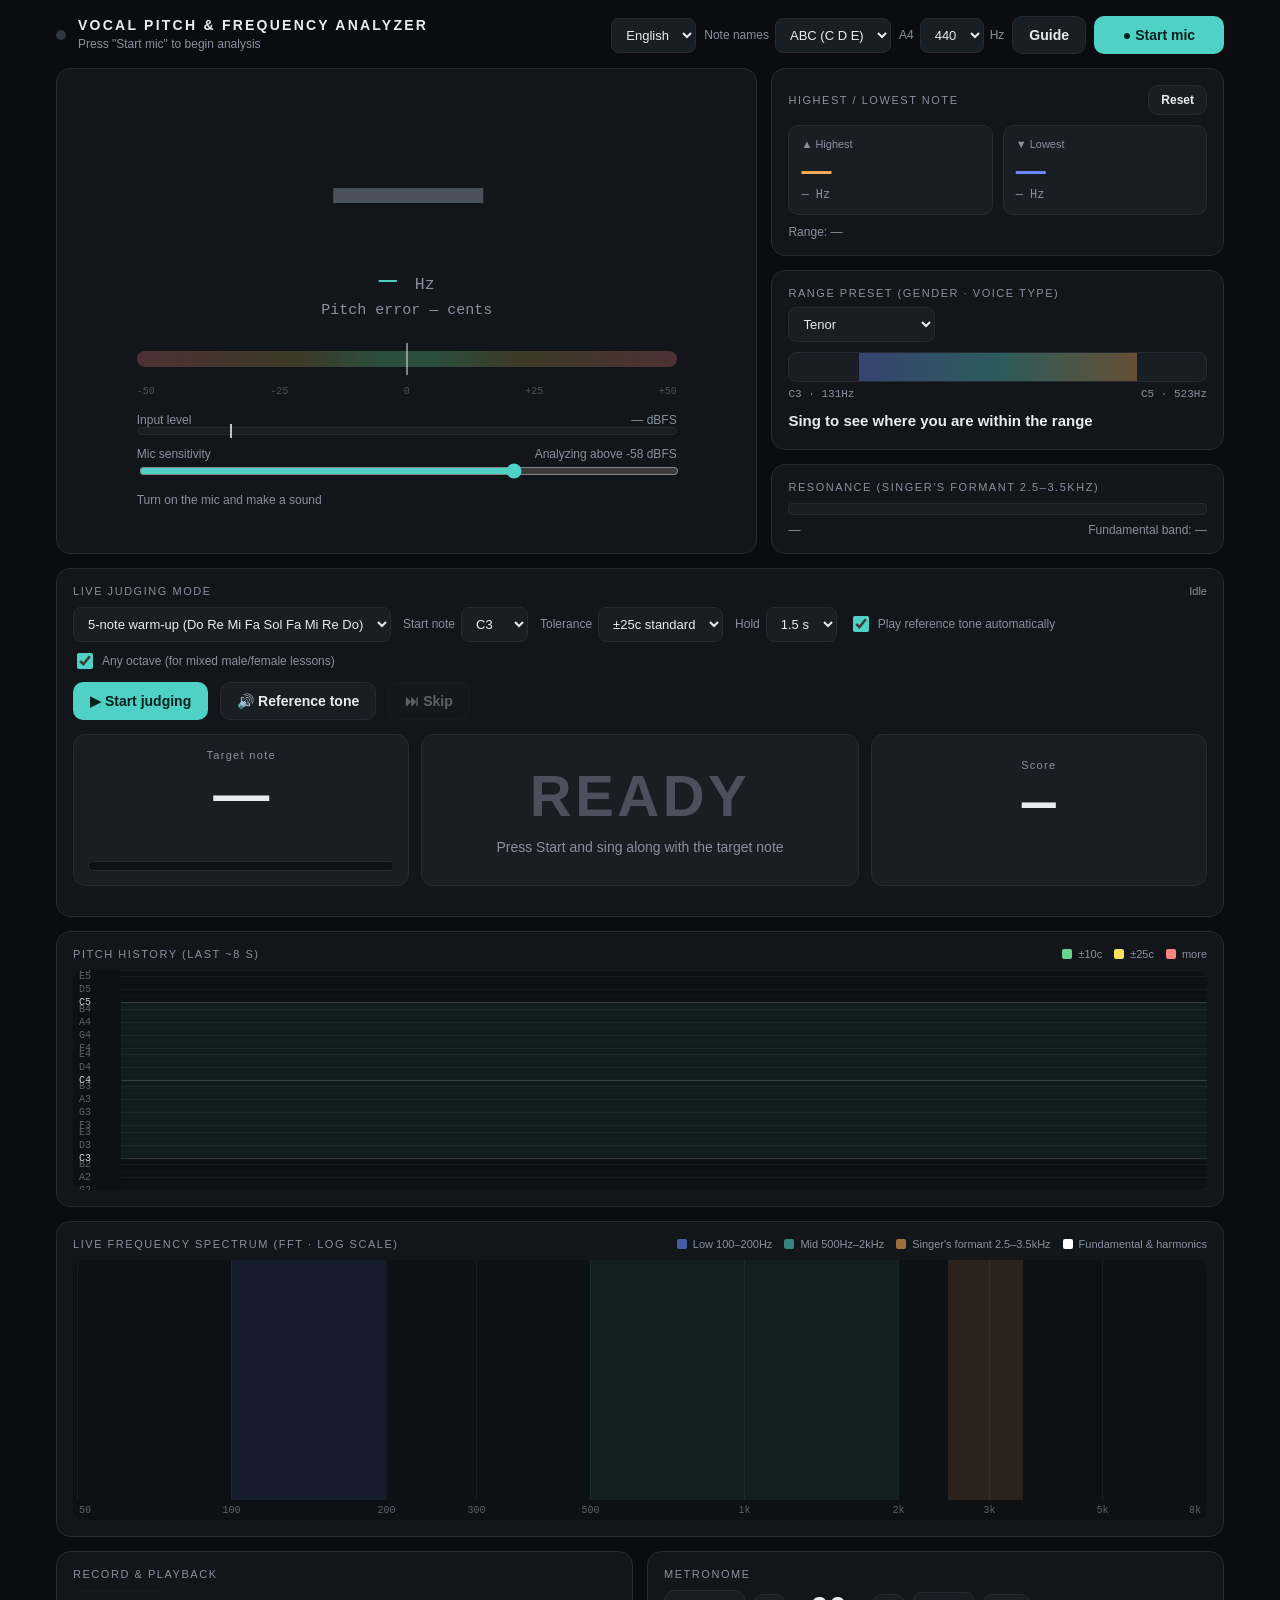
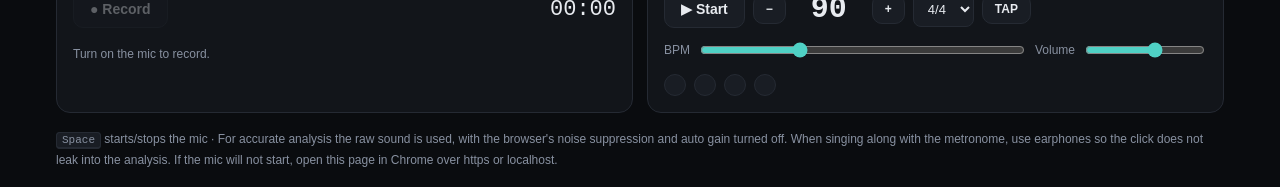
==== docs/analyzer/index.html @ 8fd46108 "Turn the repo into Vocal Lesson Kit: ja/ko/en UI, tempo, section export, web tools - MR Studio: scre" ====
<!doctype html>
<html lang="ko">
<head>
<meta charset="utf-8">
<meta name="viewport" content="width=device-width, initial-scale=1">
<link rel="icon" href="data:,">
<link rel="apple-touch-icon" href="../icon.png">
<meta name="apple-mobile-web-app-capable" content="yes">
<meta name="apple-mobile-web-app-title" content="Pitch">
<meta name="theme-color" content="#0a0c0f">
<title>Vocal Analyzer</title>
<style>
:root{
  --bg:#0a0c0f; --panel:#12151a; --panel2:#191d24; --line:#252a33;
  --text:#e8ebf0; --muted:#8891a1; --dim:#4a515d;
  --accent:#4fd1c5; --accent2:#f6ad55;
  --good:#68d391; --warn:#f6e05e; --bad:#fc8181;
  --low:#6b8cff; --mid:#4fd1c5; --high:#f6ad55;
  --mono:ui-monospace,SFMono-Regular,Menlo,Consolas,monospace;
}
*{box-sizing:border-box}
html,body{margin:0;background:var(--bg);color:var(--text);
  font-family:-apple-system,BlinkMacSystemFont,"Segoe UI","Apple SD Gothic Neo","Noto Sans KR","Hiragino Sans","Hiragino Kaku Gothic ProN","Yu Gothic UI","Meiryo","Noto Sans JP",sans-serif;
  -webkit-font-smoothing:antialiased}
.wrap{max-width:1200px;margin:0 auto;padding:16px}
header{display:flex;flex-wrap:wrap;align-items:center;justify-content:space-between;gap:12px;margin-bottom:14px}
.brand{display:flex;align-items:center;gap:12px;min-width:0}
.led{width:10px;height:10px;border-radius:50%;background:#30353e;transition:.2s;flex:none}
.led.on{background:var(--good);box-shadow:0 0 12px var(--good)}
h1{margin:0;font-size:14px;letter-spacing:.16em;text-transform:uppercase;font-weight:700}
.sub{font-size:12px;color:var(--muted);margin-top:2px;line-height:1.5}
.controls{display:flex;flex-wrap:wrap;align-items:center;gap:8px}
.btn{appearance:none;border:1px solid var(--line);background:var(--panel2);color:var(--text);
  padding:10px 16px;border-radius:10px;font-size:14px;font-weight:600;cursor:pointer;transition:.15s;font-family:inherit}
.btn:hover:not(:disabled){border-color:#3a414d}
.btn:disabled{opacity:.35;cursor:not-allowed}
.btn.primary{background:var(--accent);color:#04211e;border-color:transparent;min-width:130px}
.btn.primary.stop{background:var(--bad);color:#2b0707}
.btn.rec.active{background:var(--bad);color:#2b0707;border-color:transparent}
.btn.small{padding:7px 12px;font-size:12px}
select,input[type=number]{background:var(--panel2);color:var(--text);border:1px solid var(--line);
  border-radius:8px;padding:8px 10px;font-size:13px;font-family:inherit;max-width:100%}
label.inline{display:flex;align-items:center;gap:6px;font-size:12px;color:var(--muted)}

.grid{display:grid;grid-template-columns:1.55fr 1fr;gap:14px}
.full{grid-column:1/-1}
@media (max-width:860px){.grid{grid-template-columns:1fr}}
.panel{background:var(--panel);border:1px solid var(--line);border-radius:14px;padding:16px;min-width:0}
.label{font-size:11px;letter-spacing:.14em;text-transform:uppercase;color:var(--muted);margin-bottom:10px;
  display:flex;justify-content:space-between;align-items:center;gap:8px;flex-wrap:wrap}
.stack{display:flex;flex-direction:column;gap:14px;min-width:0}

/* main readout */
.readout{display:flex;flex-direction:column;align-items:center;justify-content:center;min-height:320px;text-align:center}
.note{font-size:clamp(76px,15vw,150px);font-weight:800;line-height:.95;letter-spacing:-.02em;transition:color .15s}
.note .oct{font-size:.42em;font-weight:600;color:var(--muted);margin-left:4px}
.note.idle{color:var(--dim)}
.hz{font-family:var(--mono);font-size:clamp(22px,4vw,30px);color:var(--accent);margin-top:8px}
.hz small{font-size:.55em;color:var(--muted)}
.cents{font-family:var(--mono);font-size:15px;margin-top:4px;color:var(--muted)}
.meter{position:relative;width:100%;max-width:540px;height:46px;margin-top:18px}
.meter .track{position:absolute;left:0;right:0;top:14px;height:16px;border-radius:8px;
  background:linear-gradient(90deg,rgba(252,129,129,.25),rgba(246,224,94,.18) 30%,rgba(104,211,145,.3) 45%,rgba(104,211,145,.3) 55%,rgba(246,224,94,.18) 70%,rgba(252,129,129,.25))}
.meter .center{position:absolute;left:50%;top:6px;width:2px;height:32px;background:var(--text);opacity:.5;transform:translateX(-1px)}
.meter .needle{position:absolute;top:4px;width:4px;height:36px;border-radius:2px;background:var(--good);
  left:50%;transform:translateX(-2px);transition:left .08s linear,background .15s;box-shadow:0 0 10px currentColor;opacity:0}
.meter .ticks{position:absolute;left:0;right:0;bottom:-14px;display:flex;justify-content:space-between;font:10px var(--mono);color:var(--dim)}
.level{width:100%;max-width:540px;margin-top:30px}
.bar{height:8px;border-radius:4px;background:var(--panel2);overflow:hidden;border:1px solid var(--line)}
.bar>i{display:block;height:100%;width:0;background:linear-gradient(90deg,var(--good),var(--warn) 75%,var(--bad));transition:width .06s}
.row{display:flex;justify-content:space-between;align-items:baseline;gap:8px;font-size:12px;color:var(--muted)}
.lvlbar{position:relative;overflow:visible}
.lvlbar>i{border-radius:4px}
.lvlbar>b{position:absolute;top:-4px;bottom:-4px;width:2px;background:var(--text);opacity:.8;left:0;transition:left .1s}
.lvlhint{font-size:12px;color:var(--muted);margin-top:8px;min-height:18px;text-align:left;line-height:1.5}
.lvlhint.warn{color:var(--warn)}

/* hold */
.hold{display:grid;grid-template-columns:1fr 1fr;gap:10px}
.hold .box{background:var(--panel2);border:1px solid var(--line);border-radius:10px;padding:12px}
.hold .k{font-size:11px;color:var(--muted)}
.hold .v{font-size:30px;font-weight:800;margin-top:4px}
.hold .h{font-family:var(--mono);font-size:12px;color:var(--muted)}
.hold .up .v{color:var(--high)} .hold .down .v{color:var(--low)}
.span{font-size:12px;color:var(--muted);margin-top:10px}

/* voice range */
.vrange{position:relative;height:30px;border-radius:8px;background:var(--panel2);border:1px solid var(--line);margin-top:6px;overflow:hidden}
.vrange .in{position:absolute;top:0;bottom:0;background:linear-gradient(90deg,rgba(107,140,255,.35),rgba(79,209,197,.35),rgba(246,173,85,.35))}
.vrange .mark{position:absolute;top:2px;bottom:2px;width:4px;border-radius:2px;background:#fff;transform:translateX(-2px);opacity:0;transition:left .08s linear}
.vlabels{display:flex;justify-content:space-between;font:11px var(--mono);color:var(--muted);margin-top:6px}
.pos{font-size:15px;font-weight:600;margin-top:10px;line-height:1.5}

/* canvases */
canvas{display:block;width:100%;border-radius:10px;background:#0d1014}
#hist{height:220px}
#spec{height:260px}
.legend{display:flex;flex-wrap:wrap;gap:12px;font-size:11px;color:var(--muted);letter-spacing:0;text-transform:none}
.legend span::before{content:"";display:inline-block;width:10px;height:10px;border-radius:2px;margin-right:6px;vertical-align:-1px;background:var(--c)}

/* tools */
.tools{display:grid;grid-template-columns:1fr 1fr;gap:14px}
@media (max-width:860px){.tools{grid-template-columns:1fr}}
.toolrow{display:flex;flex-wrap:wrap;align-items:center;gap:8px}
audio{width:100%;margin-top:12px;height:40px}
.rectime{font-family:var(--mono);font-size:22px;margin-left:auto}
.dots{display:flex;gap:8px;margin-top:14px}
.dots i{width:22px;height:22px;border-radius:50%;background:var(--panel2);border:1px solid var(--line);transition:background .05s}
.dots i.on{background:var(--accent)}
.dots i.on.acc{background:var(--accent2)}
.bpm{font-family:var(--mono);font-size:30px;font-weight:700;min-width:70px;text-align:center}
input[type=range]{accent-color:var(--accent);flex:1;min-width:120px}
.hint{font-size:12px;color:var(--muted);margin-top:16px;line-height:1.7}
.err{color:var(--bad)}
kbd{font-family:var(--mono);font-size:11px;border:1px solid var(--line);border-bottom-width:2px;border-radius:4px;padding:1px 5px;background:var(--panel2)}

/* judge mode */
.judge-ctrl{display:flex;flex-wrap:wrap;gap:8px 12px;align-items:center}
.judge-ctrl input[type=checkbox]{accent-color:var(--accent);width:16px;height:16px}
.judge-main{display:grid;grid-template-columns:1fr 1.3fr 1fr;gap:12px;margin-top:14px}
@media (max-width:860px){.judge-main{grid-template-columns:1fr}}
.jbox{background:var(--panel2);border:1px solid var(--line);border-radius:12px;padding:14px;text-align:center;
  display:flex;flex-direction:column;justify-content:center;min-height:140px;min-width:0}
.jk{font-size:11px;letter-spacing:.12em;color:var(--muted)}
.jtarget{font-size:56px;font-weight:800;line-height:1.05;margin-top:4px}
.jdir{font-size:14px;font-weight:600;margin-top:8px;min-height:20px;line-height:1.5}
.jprog{height:10px;border-radius:5px;background:#0d1014;border:1px solid var(--line);overflow:hidden;margin-top:10px}
.jprog>i{display:block;height:100%;width:0;background:var(--accent);transition:width .05s linear}
.jflash{font-size:clamp(36px,6vw,58px);font-weight:900;letter-spacing:.06em;color:var(--dim)}
.jflash.pop{animation:pop .5s ease}
@keyframes pop{0%{transform:scale(.6);opacity:.2}60%{transform:scale(1.12)}100%{transform:scale(1);opacity:1}}
.jscore{font-size:56px;font-weight:800;font-family:var(--mono);line-height:1.05;margin-top:4px}
.chips{display:flex;flex-wrap:wrap;gap:6px;margin-top:14px}
.chip{min-width:54px;padding:6px 8px;border-radius:8px;background:var(--panel2);border:1px solid var(--line);text-align:center;font-size:13px;font-weight:700}
.chip small{display:block;font:10px var(--mono);color:var(--muted);font-weight:400;margin-top:2px}
.chip.cur{border-color:var(--text);box-shadow:0 0 0 1px var(--text)}
.chip.perfect{background:rgba(104,211,145,.22);border-color:var(--good)}
.chip.great{background:rgba(79,209,197,.2);border-color:var(--accent)}
.chip.good{background:rgba(246,224,94,.16);border-color:var(--warn)}
.chip.miss{background:rgba(252,129,129,.16);border-color:var(--bad)}

/* guide overlay */
.guide[hidden]{display:none}
.guide{position:fixed;inset:0;z-index:50;background:rgba(5,6,8,.78);display:flex;justify-content:center;align-items:flex-start;overflow-y:auto;padding:16px}
.guide-card{background:var(--panel);border:1px solid var(--line);border-radius:16px;width:100%;max-width:780px;padding:20px 22px 28px;margin:8px 0}
.guide-head{display:flex;justify-content:space-between;align-items:center;gap:12px;position:sticky;top:0;background:var(--panel);padding:4px 0 12px;border-bottom:1px solid var(--line);margin-bottom:6px}
.guide-head h2{margin:0;font-size:18px}
.guide-body{font-size:14px;line-height:1.85;color:var(--text)}
.guide-body h3{font-size:15px;margin:24px 0 8px;color:var(--accent)}
.guide-body p{margin:8px 0}
.guide-body ul,.guide-body ol{margin:8px 0;padding-left:1.4em}
.guide-body li{margin:4px 0}
.guide-body .note-box{background:var(--panel2);border:1px solid var(--line);border-radius:10px;padding:10px 14px;margin:12px 0;font-size:13px;color:var(--muted)}
.guide-body table{border-collapse:collapse;width:100%;font-size:13px;margin:10px 0}
.guide-body th,.guide-body td{border:1px solid var(--line);padding:6px 10px;text-align:left;vertical-align:top}
.guide-body th{background:var(--panel2);font-weight:600}
</style>
</head>
<body>
<div class="wrap">

  <header>
    <div class="brand">
      <div class="led" id="led"></div>
      <div>
        <h1>Vocal Pitch &amp; Frequency Analyzer</h1>
        <div class="sub" id="status"></div>
      </div>
    </div>
    <div class="controls">
      <select id="lang" aria-label="Language">
        <option value="ko">한국어</option>
        <option value="ja">日本語</option>
        <option value="en">English</option>
      </select>
      <label class="inline"><span data-i18n="notation"></span>
        <select id="notation">
          <option value="abc" data-i18n="notation_abc"></option>
          <option value="solfege" data-i18n="notation_solfege"></option>
        </select>
      </label>
      <label class="inline">A4
        <select id="a4">
          <option>415</option><option>432</option><option selected>440</option>
          <option>441</option><option>442</option><option>443</option>
        </select> Hz
      </label>
      <button class="btn" id="guideBtn" data-i18n="guide"></button>
      <button class="btn primary" id="micBtn"></button>
    </div>
  </header>

  <div class="grid">
    <!-- Big readout -->
    <section class="panel readout">
      <div class="note idle" id="note">—</div>
      <div class="hz" id="hz">— <small>Hz</small></div>
      <div class="cents" id="cents"></div>
      <div class="meter">
        <div class="track"></div><div class="center"></div><div class="needle" id="needle"></div>
        <div class="ticks"><span>-50</span><span>-25</span><span>0</span><span>+25</span><span>+50</span></div>
      </div>
      <div class="level">
        <div class="row"><span data-i18n="level"></span><span id="lvlTxt">— dBFS</span></div>
        <div class="bar lvlbar"><i id="lvl"></i><b id="gateMark"></b></div>
        <div class="row" style="margin-top:12px"><span data-i18n="sens"></span><span id="gateTxt">—</span></div>
        <input type="range" id="sens" min="0" max="100" value="70" style="width:100%">
        <div class="lvlhint" id="lvlHint"></div>
      </div>
    </section>

    <!-- Side -->
    <div class="stack">
      <section class="panel">
        <div class="label"><span data-i18n="hold_title"></span> <button class="btn small" id="resetHold" data-i18n="reset"></button></div>
        <div class="hold">
          <div class="box up"><div class="k" data-i18n="max"></div><div class="v" id="maxN">—</div><div class="h" id="maxH">— Hz</div></div>
          <div class="box down"><div class="k" data-i18n="min"></div><div class="v" id="minN">—</div><div class="h" id="minH">— Hz</div></div>
        </div>
        <div class="span" id="spanTxt"></div>
      </section>

      <section class="panel">
        <div class="label"><span data-i18n="voice_title"></span>
          <select id="voice">
            <optgroup data-i18n-label="grp_female">
              <option value="soprano" data-i18n="soprano"></option>
              <option value="mezzo" data-i18n="mezzo"></option>
              <option value="alto" data-i18n="alto"></option>
            </optgroup>
            <optgroup data-i18n-label="grp_male">
              <option value="tenor" data-i18n="tenor" selected></option>
              <option value="baritone" data-i18n="baritone"></option>
              <option value="bass" data-i18n="bass"></option>
            </optgroup>
          </select>
        </div>
        <div class="vrange"><div class="in" id="vIn"></div><div class="mark" id="vMark"></div></div>
        <div class="vlabels"><span id="vLo">—</span><span id="vHi">—</span></div>
        <div class="pos" id="vPos"></div>
      </section>

      <section class="panel">
        <div class="label" data-i18n="formant_title"></div>
        <div class="bar" style="height:12px"><i id="fmt" style="background:linear-gradient(90deg,var(--low),var(--mid),var(--high))"></i></div>
        <div class="row" style="margin-top:8px"><span id="fmtTxt">—</span><span id="bandTxt"></span></div>
      </section>
    </div>

    <!-- Judge mode -->
    <section class="panel full">
      <div class="label"><span data-i18n="j_title"></span> <span id="jStatus" style="letter-spacing:0;text-transform:none"></span></div>
      <div class="judge-ctrl">
        <select id="jMode">
          <option value="single" data-i18n="j_mode_single"></option>
          <option value="five" data-i18n="j_mode_five" selected></option>
          <option value="scale" data-i18n="j_mode_scale"></option>
          <option value="scale2" data-i18n="j_mode_scale2"></option>
          <option value="arp" data-i18n="j_mode_arp"></option>
        </select>
        <label class="inline"><span data-i18n="j_root"></span> <select id="jRoot"></select></label>
        <label class="inline"><span data-i18n="j_tol"></span>
          <select id="jTol"><option value="10" data-i18n="tol10"></option><option value="25" data-i18n="tol25" selected></option><option value="50" data-i18n="tol50"></option></select>
        </label>
        <label class="inline"><span data-i18n="j_hold"></span>
          <select id="jHold"><option value="1"></option><option value="1.5" selected></option><option value="2"></option><option value="3"></option></select>
        </label>
        <label class="inline"><input type="checkbox" id="jAuto" checked> <span data-i18n="j_auto"></span></label>
        <label class="inline" data-i18n-title="j_anyoct_title"><input type="checkbox" id="jAnyOct" checked> <span data-i18n="j_anyoct"></span></label>
      </div>
      <div class="judge-ctrl" style="margin-top:10px">
        <button class="btn primary" id="jStart"></button>
        <button class="btn" id="jTone" data-i18n="j_tone"></button>
        <button class="btn" id="jSkip" disabled data-i18n="j_skip"></button>
      </div>
      <div class="judge-main">
        <div class="jbox">
          <div class="jk" data-i18n="j_target"></div>
          <div class="jtarget" id="jTarget">—</div>
          <div class="jdir" id="jDir"></div>
          <div class="jprog"><i id="jProg"></i></div>
        </div>
        <div class="jbox">
          <div class="jflash" id="jFlash">READY</div>
          <div class="jdir" id="jDetail" style="color:var(--muted);font-weight:500"></div>
        </div>
        <div class="jbox">
          <div class="jk" data-i18n="j_score"></div>
          <div class="jscore" id="jScore">—</div>
          <div class="jdir" id="jSum" style="color:var(--muted);font-weight:500;font-size:12px"></div>
        </div>
      </div>
      <div class="chips" id="jChips"></div>
    </section>

    <!-- Pitch history -->
    <section class="panel full">
      <div class="label"><span data-i18n="hist_title"></span> <span class="legend"><span style="--c:var(--good)">±10c</span><span style="--c:var(--warn)">±25c</span><span style="--c:var(--bad)" data-i18n="hist_more"></span></span></div>
      <canvas id="hist"></canvas>
    </section>

    <!-- Spectrum -->
    <section class="panel full">
      <div class="label"><span data-i18n="spec_title"></span>
        <span class="legend">
          <span style="--c:rgba(107,140,255,.6)" data-i18n="leg_low"></span>
          <span style="--c:rgba(79,209,197,.6)" data-i18n="leg_mid"></span>
          <span style="--c:rgba(246,173,85,.6)" data-i18n="leg_sf"></span>
          <span style="--c:#fff" data-i18n="leg_f0"></span>
        </span>
      </div>
      <canvas id="spec"></canvas>
    </section>

    <!-- Tools -->
    <div class="tools full">
      <section class="panel">
        <div class="label" data-i18n="rec_title"></div>
        <div class="toolrow">
          <button class="btn rec" id="recBtn" disabled></button>
          <a class="btn" id="dlBtn" style="display:none;text-decoration:none" data-i18n="rec_save"></a>
          <span class="rectime" id="recTime">00:00</span>
        </div>
        <audio id="player" controls style="display:none"></audio>
        <div class="hint" id="recHint"></div>
      </section>

      <section class="panel">
        <div class="label" data-i18n="met_title"></div>
        <div class="toolrow">
          <button class="btn" id="metBtn"></button>
          <button class="btn small" id="bpmDown">−</button>
          <div class="bpm" id="bpmTxt">90</div>
          <button class="btn small" id="bpmUp">+</button>
          <select id="beats"><option value="2">2/4</option><option value="3">3/4</option><option value="4" selected>4/4</option><option value="6">6/8</option></select>
          <button class="btn small" id="tap">TAP</button>
        </div>
        <div class="toolrow" style="margin-top:12px">
          <span style="font-size:12px;color:var(--muted)">BPM</span>
          <input type="range" id="bpm" min="40" max="208" value="90">
          <span style="font-size:12px;color:var(--muted)" data-i18n="vol"></span>
          <input type="range" id="vol" min="0" max="100" value="60" style="max-width:110px">
        </div>
        <div class="dots" id="dots"></div>
      </section>
    </div>
  </div>

  <div class="hint" data-i18n-html="foot"></div>
</div>

<!-- Guide -->
<div class="guide" id="guide" hidden>
  <div class="guide-card" role="dialog" aria-modal="true" aria-labelledby="guideTitle">
    <div class="guide-head">
      <h2 id="guideTitle" data-i18n="guide"></h2>
      <button class="btn small" id="guideClose" data-i18n="close"></button>
    </div>
    <div class="guide-body" id="guideBody"></div>
  </div>
</div>

<script>
/* ======================================================================
   i18n  (ko / ja / en)
   ====================================================================== */
const I18N = {
/* ------------------------------------------------------------ 한국어 */
ko: {
  doc_title:'Vocal Analyzer', guide:'가이드', close:'닫기',
  notation:'음 이름', notation_abc:'ABC (C D E)', notation_solfege:'도레미',
  mic_start:'● 마이크 시작', mic_stop:'■ 마이크 중지',
  st_idle:'마이크 시작을 누르면 분석이 시작됩니다',
  st_analyzing:p=>`분석 중 · ${p.dev} · ${p.sr}Hz`,
  st_stopped:'중지됨 · 기록은 유지됩니다',
  dev_default:'기본 마이크',
  err_insecure:'안전하지 않은 주소(http / content://)라 마이크를 쓸 수 없어요. https 주소로 열어 주세요.',
  err_noapi:'이 환경에서는 마이크를 쓸 수 없어요. Chrome 또는 https / localhost에서 열어 주세요.',
  err_NotAllowedError:'마이크가 차단되어 있어요. 주소창 왼쪽 자물쇠 → 권한 → 마이크를 "허용"으로 바꾼 뒤 새로고침하세요. (안드로이드는 설정 → 앱 → Chrome → 권한 → 마이크도 확인)',
  err_NotFoundError:'마이크 장치를 찾지 못했어요. 마이크가 연결되어 있는지 확인해 주세요.',
  err_NotReadableError:'다른 앱이 마이크를 쓰고 있어요. 통화·녹음·화상회의 앱을 닫고 다시 시도해 주세요.',
  err_SecurityError:'보안 설정 때문에 마이크를 쓸 수 없어요. https 주소인지 확인해 주세요.',
  err_AbortError:'마이크를 시작하지 못했어요. 잠시 후 다시 시도해 주세요.',
  err_generic:p=>`마이크를 시작하지 못했어요 (${p.n}${p.m ? ': ' + p.m : ''})`,
  cents_idle:'음정 오차 — cents',
  cents_fmt:p=>`음정 오차 ${p.c} cents · 목표 ${p.f}Hz`,
  level:'입력 레벨', sens:'마이크 감도', gate:p=>`${p.db} dBFS 이상만 분석`,
  hint_idle:'마이크를 켜고 소리를 내 보세요',
  hint_none:'마이크 입력이 거의 없어요. 마이크에 가까이 대고 소리를 내거나, 감도를 올려 보세요.',
  hint_small:'소리가 작아서 무시되고 있어요. 감도를 오른쪽으로 올려 보세요.',
  hint_unvoiced:'소리는 들리는데 음높이를 못 찾고 있어요. "아~" 하고 길게 일정한 음으로 불러 보세요.',
  hint_ok:'인식 중', hint_sound:'소리를 내 보세요',
  hold_title:'최고음 / 최저음 기록', reset:'초기화', max:'▲ 최고음', min:'▼ 최저음',
  span_none:'음역 폭: —',
  span:p=>`음역 폭: ${p.s}반음` + (p.s ? ` (${p.o ? p.o + '옥타브 ' : ''}${p.r ? p.r + '반음' : ''})`.replace(' )', ')') : ''),
  voice_title:'음역 프리셋 (성별 · 성부)', grp_female:'여성', grp_male:'남성',
  soprano:'소프라노', mezzo:'메조소프라노', alto:'알토', tenor:'테너', baritone:'바리톤', bass:'베이스',
  vpos_idle:'소리를 내면 음역 안의 위치가 표시됩니다',
  vpos_below:'▼ 음역 아래 (무리하지 마세요)', vpos_above:'▲ 음역 위 (무리하지 마세요)',
  vpos_low:'하단 음역 · 흉성 중심', vpos_mid:'중간 음역 · 믹스 구간', vpos_high:'상단 음역 · 두성/헤드 쪽',
  formant_title:'울림 분석 (싱어스 포먼트 2.5–3.5kHz)',
  fmt_weak:'울림 약함 · 공명이 앞으로 덜 나와요', fmt_mid:'울림 보통', fmt_strong:'울림 강함 · 소리가 멀리 뻗어요',
  band_label:p=>`기본음 대역: ${p.b}`,
  band_low:'저역 (100–200Hz 부근)', band_midlow:'중저역 (200–500Hz)', band_mid:'중역 (500Hz–2kHz)', band_high:'고역',
  j_title:'실시간 판정 모드', j_wait:'대기 중',
  j_mode_single:'단일 음', j_mode_five:'5음 워밍업 (도레미파솔파미레도)', j_mode_scale:'장음계 상행',
  j_mode_scale2:'장음계 상행·하행', j_mode_arp:'아르페지오 (1-3-5-8-5-3-1)',
  j_root:'시작음', j_tol:'허용 오차', tol10:'±10c 엄격', tol25:'±25c 보통', tol50:'±50c 입문',
  j_hold:'유지', sec:p=>`${p.n}초`, j_auto:'기준음 자동 재생',
  j_anyoct:'옥타브 무관 (남녀 혼합 레슨용)',
  j_anyoct_title:'켜면 한 옥타브 위/아래에서 불러도 같은 음 이름이면 정답으로 판정합니다. 끄면 옥타브까지 맞아야 합니다.',
  j_start:'▶ 판정 시작', j_end:'■ 판정 종료', j_tone:'🔊 기준음', j_skip:'⏭ 건너뛰기',
  j_target:'목표 음', j_score:'점수',
  j_ready_detail:'시작을 누르고 목표 음을 따라 불러 보세요',
  j_go_detail:p=>`목표 음을 ±${p.tol}c 안에서 ${p.hold}초 유지하면 판정돼요`,
  j_hear:'🔊 기준음 듣기', j_good:'● 좋아요, 그대로 유지!',
  j_oct_up:'옥타브가 달라요 · ↓ 1옥타브 낮게', j_oct_down:'옥타브가 달라요 · ↑ 1옥타브 높게',
  j_higher:p=>`↑ 더 높게 (${p.a})`, j_lower:p=>`↓ 더 낮게 (${p.a})`,
  amt_semi:p=>`${p.n}반음`, amt_cents:p=>`${p.n}c`,
  j_silence:'소리를 내 주세요',
  j_skipped:p=>`${p.note} 건너뜀`,
  j_result:p=>`${p.note} · 평균 오차 ${p.abs}c · ${I18N.ko[p.tend]}`,
  tend_sharp:'살짝 높게(샤프) 들어갔어요', tend_flat:'살짝 낮게(플랫) 들어갔어요', tend_ok:'음정 중심이 정확해요',
  j_summary:p=>`Perfect ${p.a} · Great ${p.b} · Good ${p.c} · Miss ${p.d}` + (p.tend ? ' · ' + I18N.ko[p.tend] : ''),
  sum_sharp:'전체적으로 높게 부르는 경향', sum_flat:'전체적으로 낮게 부르는 경향', sum_ok:'높낮이 치우침 없음',
  j_done:'완료', j_done_status:'세션 완료 · 다시 시작할 수 있어요',
  j_micoff:'마이크가 꺼져서 판정을 멈췄어요', j_stopped:'판정을 멈췄어요',
  j_progress:p=>`${p.i} / ${p.n} · ${p.hz}Hz`,
  hist_title:'피치 히스토리 (최근 약 8초)', hist_more:'그 이상',
  spec_title:'실시간 주파수 스펙트럼 (FFT · 로그 스케일)',
  leg_low:'저역 100–200Hz', leg_mid:'중역 500Hz–2kHz', leg_sf:'싱어스 포먼트 2.5–3.5kHz', leg_f0:'기본음·배음',
  rec_title:'녹음 & 다시 듣기', rec_btn:'● 녹음', rec_stop:'■ 녹음 중지', rec_save:'⬇ 저장',
  rec_hint0:'마이크를 켠 뒤 녹음할 수 있어요.', rec_hint1:'녹음 버튼을 누르면 지금 들리는 소리를 그대로 녹음해요.',
  rec_nomr:'이 브라우저는 녹음을 지원하지 않아요.', rec_rec:'녹음 중…',
  rec_done:'재생해서 들어보고, 필요하면 저장하세요. 다시 녹음하면 덮어씁니다.',
  met_title:'메트로놈', met_start:'▶ 시작', met_stop:'■ 정지', vol:'볼륨',
  foot:'<kbd>Space</kbd> 마이크 시작/중지 · 정확한 분석을 위해 브라우저의 소음 제거·자동 볼륨을 끈 원음으로 분석합니다. 메트로놈을 켜고 노래할 땐 이어폰을 쓰면 클릭음이 분석에 섞이지 않아요. 마이크가 안 켜지면 Chrome으로 열거나, https / localhost 주소에서 실행해 주세요.',
  guide_html:`
<h3>3단계로 시작하기</h3>
<ol>
<li>Chrome 등 브라우저에서 이 페이지(https)를 열고 <b>마이크 시작</b>을 눌러 마이크 사용을 <b>허용</b>합니다.</li>
<li>"아~" 하고 일정한 높이로 소리를 내면 음 이름·주파수(Hz)·센트 오차(음정이 얼마나 어긋났는지)가 바로 표시됩니다.</li>
<li><b>실시간 판정 모드</b>에서 목표 음을 따라 부르면 PERFECT / GREAT / GOOD / MISS와 점수가 나옵니다.</li>
</ol>

<h3>레슨 전 준비</h3>
<ul>
<li><b>기기</b>: PC·태블릿 권장(폰도 가능). 선생님과 학생이 함께 볼 수 있는 큰 화면이 편해요.</li>
<li><b>마이크</b>: 기기 내장 마이크나 유선 마이크를 권장합니다. 블루투스 이어폰 마이크는 음질이 낮아져 분석이 불안정할 수 있어요.</li>
<li><b>환경</b>: 조용한 방, 입에서 마이크까지 15~30cm. 피아노나 반주를 함께 울리면 그 소리도 같이 분석됩니다.</li>
<li>메트로놈을 켜고 노래할 때는 이어폰을 쓰면 클릭음이 섞이지 않아요.</li>
</ul>

<h3>화면 보는 법</h3>
<ul>
<li><b>큰 음 이름 / Hz / 바늘</b>: 지금 내는 음과 가장 가까운 음 이름, 실제 주파수, 목표 음과의 차이. 100센트 = 반음입니다. 초록(±10c 이내)·노랑(±25c 이내)·빨강(그 이상).</li>
<li><b>입력 레벨 / 마이크 감도</b>: 흰 선보다 큰 소리만 분석합니다. 반응이 약하면 감도를 오른쪽으로 올리세요.</li>
<li><b>피치 히스토리</b>: 최근 약 8초의 음정 궤적. 음의 시작(처음에 아래에서 올라오는지), 롱톤의 안정성, 비브라토의 폭과 속도, 끝음 처리(떨어지는지)를 눈으로 확인할 수 있어요.</li>
<li><b>스펙트럼</b>: 소리의 주파수 성분. 흰 세로선이 기본음(F0)과 배음입니다. 2.5~3.5kHz 구간이 싱어스 포먼트 대역이에요.</li>
<li><b>울림 분석</b>: 2.5~3.5kHz 에너지 비율. 주로 남성·낮은 음역에서 뚜렷하게 나타나며, 여성 고음역에서는 잘 나타나지 않아 바가 낮다고 문제인 것은 아닙니다. 진단이 아니라 참고용이에요.</li>
<li><b>최고음 / 최저음</b>: 같은 음이 잠시 안정적으로 유지될 때만 기록됩니다(순간적인 튐은 무시). 음역 폭도 계산돼요.</li>
</ul>

<h3>실시간 판정 모드</h3>
<ul>
<li>패턴(단일 음, 5음 워밍업, 장음계, 아르페지오)과 시작음을 고르고 <b>판정 시작</b>. 기준음이 울리면 그 음을 따라 부릅니다.</li>
<li>목표 음을 <b>허용 오차 안에서 설정한 시간 동안 유지</b>하면 판정이 나오고 다음 음으로 넘어갑니다. 음이 벗어나면 "↑ 더 높게 / ↓ 더 낮게"로 방향을 알려줘요.</li>
<li>등급(기본 ±25c 기준): 평균 오차 약 7c 이내 = PERFECT, 약 15c 이내 = GREAT, 그 외 허용 안 = GOOD, 건너뜀 = MISS. 허용 오차를 ±10c(엄격)·±50c(입문)로 바꾸면 기준도 함께 달라집니다.</li>
<li>끝나면 점수(100점 만점)와 높게/낮게 부르는 경향 요약이 나옵니다.</li>
</ul>
<div class="note-box"><b>남녀 혼합 레슨</b>: <b>옥타브 무관</b>을 켜 두면 남성이 여성 키의 음을 한 옥타브 아래에서 불러도 같은 음 이름이면 정답으로 판정합니다. 옥타브까지 맞추는 연습을 할 때는 끄세요. 오른쪽 위의 <b>음역 프리셋(여성: 소프라노·메조·알토 / 남성: 테너·바리톤·베이스)</b>을 고르면 피치 히스토리의 표시 범위와 판정 시작음의 기본값이 그 음역에 맞춰집니다. 시작음은 직접 바꿀 수도 있어요.</div>

<h3>레슨 활용 아이디어</h3>
<ul>
<li><b>워밍업(5분)</b>: 5음 워밍업을 ±50c(입문)에서 시작해 ±25c로 좁혀 가기.</li>
<li><b>롱톤 점검</b>: 단일 음을 3초 유지 → 피치 히스토리의 선이 평평한지 확인.</li>
<li><b>비브라토·음의 시작·끝음</b>: 히스토리 그래프를 함께 보며 폭, 속도, 아래에서 끌어올리는 습관, 끝에서 떨어지는 습관을 이야기하기.</li>
<li><b>음역 체크</b>: 최고음/최저음 기록으로 현재 음역 폭을 확인하고, 다음 레슨에서 비교.</li>
<li><b>녹음 → 다시 듣기</b>: 같은 구간을 녹음해 학생이 직접 들어 보게 하기. 메트로놈과 함께 쓰면 템포 연습에도 좋아요.</li>
</ul>

<h3>정확도와 한계</h3>
<ul>
<li>연습 보조 도구입니다. 목소리 상태의 진단이나 의학적 판단에는 쓸 수 없어요.</li>
<li>소음·울림이 큰 방, 속삭이는 소리, 숨이 많이 섞인 소리에서는 음정을 못 잡을 수 있어요.</li>
<li>같은 음이라도 마이크 거리와 방 환경에 따라 레벨이 달라지므로, 반응이 이상하면 감도와 거리를 먼저 조정하세요.</li>
</ul>

<h3>문제 해결</h3>
<ul>
<li><b>마이크가 시작되지 않을 때</b>: 주소창 왼쪽 자물쇠 → 권한 → 마이크 "허용" → 새로고침. 안드로이드는 설정 → 앱 → Chrome → 권한 → 마이크도 확인. 다른 앱(통화·화상회의)이 마이크를 쓰고 있어도 시작되지 않아요.</li>
<li><b>시작은 되는데 반응이 없을 때</b>: 입력 레벨 바가 움직이는지 확인 → 움직이지 않으면 마이크 선택/음소거 확인, 움직이지만 흰 선을 못 넘으면 감도를 올리세요.</li>
<li><b>음이 자꾸 한 옥타브 튈 때</b>: 일정한 음으로 길게 불러 보세요. 목소리가 갈라지거나 숨이 많으면 옥타브 오류가 생기기 쉬워요.</li>
</ul>

<h3>개인정보</h3>
<p>음성은 브라우저 안에서만 처리되며 서버로 전송되지 않습니다. 녹음 데이터도 <b>저장</b>을 누르지 않는 한 페이지를 닫으면 사라집니다.</p>
`
},

/* ------------------------------------------------------------ 日本語 */
ja: {
  doc_title:'Vocal Analyzer', guide:'ガイド', close:'閉じる',
  notation:'音名表記', notation_abc:'ABC（C D E）', notation_solfege:'ドレミ',
  mic_start:'● マイク開始', mic_stop:'■ マイク停止',
  st_idle:'「マイク開始」を押すと分析が始まります',
  st_analyzing:p=>`分析中 · ${p.dev} · ${p.sr}Hz`,
  st_stopped:'停止中 · 記録は保持されます',
  dev_default:'既定のマイク',
  err_insecure:'安全でないアドレス（http / content://）のため、マイクを使えません。https のアドレスで開いてください。',
  err_noapi:'この環境ではマイクを使えません。Chrome、または https / localhost で開いてください。',
  err_NotAllowedError:'マイクがブロックされています。アドレスバー左の鍵アイコン →「権限」→ マイクを「許可」に変更し、ページを再読み込みしてください。（Android は 設定 → アプリ → Chrome → 権限 → マイク も確認）',
  err_NotFoundError:'マイクが見つかりません。マイクが接続されているか確認してください。',
  err_NotReadableError:'他のアプリがマイクを使用中です。通話・録音・ビデオ会議アプリを閉じてから、もう一度お試しください。',
  err_SecurityError:'セキュリティ設定のためマイクを使えません。https のアドレスか確認してください。',
  err_AbortError:'マイクを開始できませんでした。しばらくしてからもう一度お試しください。',
  err_generic:p=>`マイクを開始できませんでした（${p.n}${p.m ? ': ' + p.m : ''}）`,
  cents_idle:'音程のずれ — cents',
  cents_fmt:p=>`音程のずれ ${p.c} cents · 目標 ${p.f}Hz`,
  level:'入力レベル', sens:'マイク感度', gate:p=>`${p.db} dBFS 以上のみ分析`,
  hint_idle:'マイクをオンにして、声を出してみてください',
  hint_none:'マイク入力がほとんどありません。マイクに近づいて声を出すか、感度を上げてください。',
  hint_small:'音が小さいため無視されています。感度を右に上げてください。',
  hint_unvoiced:'音は拾えていますが、音程を検出できません。「アー」と一定の高さで長く出してみてください。',
  hint_ok:'認識中', hint_sound:'声を出してください',
  hold_title:'最高音 / 最低音の記録', reset:'リセット', max:'▲ 最高音', min:'▼ 最低音',
  span_none:'音域幅: —',
  span:p=>`音域幅: ${p.s}半音` + (p.s ? `（${p.o ? p.o + 'オクターブ' : ''}${p.r ? p.r + '半音' : ''}）` : ''),
  voice_title:'音域プリセット（性別・声種）', grp_female:'女性', grp_male:'男性',
  soprano:'ソプラノ', mezzo:'メゾソプラノ', alto:'アルト', tenor:'テノール', baritone:'バリトン', bass:'バス',
  vpos_idle:'声を出すと、音域内での位置が表示されます',
  vpos_below:'▼ 音域より下（無理をしないでください）', vpos_above:'▲ 音域より上（無理をしないでください）',
  vpos_low:'下部音域・地声（チェスト）寄り', vpos_mid:'中間音域・ミックス域', vpos_high:'上部音域・頭声（ヘッド）寄り',
  formant_title:'響きの分析（シンガーズフォルマント 2.5–3.5kHz）',
  fmt_weak:'響き弱め・共鳴が前に出にくい状態', fmt_mid:'響きは普通', fmt_strong:'響き強め・声がよく通る状態',
  band_label:p=>`基音の帯域: ${p.b}`,
  band_low:'低域（100–200Hz付近）', band_midlow:'中低域（200–500Hz）', band_mid:'中域（500Hz–2kHz）', band_high:'高域',
  j_title:'リアルタイム判定モード', j_wait:'待機中',
  j_mode_single:'単音', j_mode_five:'5音ウォームアップ（ドレミファソファミレド）', j_mode_scale:'長音階 上行',
  j_mode_scale2:'長音階 上行・下行', j_mode_arp:'アルペジオ（1-3-5-8-5-3-1）',
  j_root:'開始音', j_tol:'許容誤差', tol10:'±10c 厳しめ', tol25:'±25c 標準', tol50:'±50c 入門',
  j_hold:'保持', sec:p=>`${p.n}秒`, j_auto:'基準音を自動再生',
  j_anyoct:'オクターブ不問（男女混合レッスン用）',
  j_anyoct_title:'オンにすると、1オクターブ上下で歌っても同じ音名なら正解と判定します。オフの場合はオクターブまで合っている必要があります。',
  j_start:'▶ 判定開始', j_end:'■ 判定終了', j_tone:'🔊 基準音', j_skip:'⏭ スキップ',
  j_target:'目標音', j_score:'スコア',
  j_ready_detail:'「判定開始」を押して、目標音に合わせて歌ってみましょう',
  j_go_detail:p=>`目標音を ±${p.tol}c 以内で ${p.hold} 秒キープすると判定されます`,
  j_hear:'🔊 基準音を聴いています', j_good:'● いいですね、そのままキープ！',
  j_oct_up:'オクターブが違います · ↓ 1オクターブ低く', j_oct_down:'オクターブが違います · ↑ 1オクターブ高く',
  j_higher:p=>`↑ もっと高く（${p.a}）`, j_lower:p=>`↓ もっと低く（${p.a}）`,
  amt_semi:p=>`${p.n}半音`, amt_cents:p=>`${p.n}c`,
  j_silence:'声を出してください',
  j_skipped:p=>`${p.note} をスキップ`,
  j_result:p=>`${p.note} · 平均誤差 ${p.abs}c · ${I18N.ja[p.tend]}`,
  tend_sharp:'少し高め（シャープ）に入りました', tend_flat:'少し低め（フラット）に入りました', tend_ok:'音程の中心は正確です',
  j_summary:p=>`Perfect ${p.a} · Great ${p.b} · Good ${p.c} · Miss ${p.d}` + (p.tend ? ' · ' + I18N.ja[p.tend] : ''),
  sum_sharp:'全体的に高めに歌う傾向', sum_flat:'全体的に低めに歌う傾向', sum_ok:'高低の偏りなし',
  j_done:'完了', j_done_status:'セッション完了 · もう一度始められます',
  j_micoff:'マイクが停止したため判定を止めました', j_stopped:'判定を止めました',
  j_progress:p=>`${p.i} / ${p.n} · ${p.hz}Hz`,
  hist_title:'ピッチ履歴（直近約8秒）', hist_more:'それ以上',
  spec_title:'リアルタイム周波数スペクトル（FFT · 対数スケール）',
  leg_low:'低域 100–200Hz', leg_mid:'中域 500Hz–2kHz', leg_sf:'シンガーズフォルマント 2.5–3.5kHz', leg_f0:'基音・倍音',
  rec_title:'録音と再生', rec_btn:'● 録音', rec_stop:'■ 録音停止', rec_save:'⬇ 保存',
  rec_hint0:'マイクをオンにすると録音できます。', rec_hint1:'録音ボタンを押すと、今聞こえている声をそのまま録音します。',
  rec_nomr:'このブラウザは録音に対応していません。', rec_rec:'録音中…',
  rec_done:'再生して確認し、必要なら保存してください。録音し直すと上書きされます。',
  met_title:'メトロノーム', met_start:'▶ 開始', met_stop:'■ 停止', vol:'音量',
  foot:'<kbd>Space</kbd> でマイク開始/停止 · 正確に分析するため、ブラウザのノイズ除去・自動音量調整をオフにした元の音で解析します。メトロノームを鳴らして歌うときは、イヤホンを使うとクリック音が混ざりません。マイクが起動しない場合は、Chrome で https / localhost のアドレスから開いてください。',
  guide_html:`
<h3>3ステップで始める</h3>
<ol>
<li>Chrome などのブラウザでこのページ（https）を開き、「<b>マイク開始</b>」を押して、マイクの使用を<b>許可</b>します。</li>
<li>「アー」と一定の高さで声を出すと、音名・周波数（Hz）・セント誤差（音程がどれだけずれているか）がすぐに表示されます。</li>
<li>「<b>リアルタイム判定モード</b>」で目標音に合わせて歌うと、PERFECT / GREAT / GOOD / MISS の判定とスコアが出ます。</li>
</ol>

<h3>レッスン前の準備</h3>
<ul>
<li><b>端末</b>：PC・タブレット推奨（スマホでも動作します）。先生と生徒が一緒に見られる大きめの画面が便利です。</li>
<li><b>マイク</b>：端末内蔵マイクか有線マイクを推奨します。Bluetoothイヤホンのマイクは音質が下がり、解析が不安定になることがあります。</li>
<li><b>環境</b>：静かな部屋で、口からマイクまで15〜30cmほど。ピアノや伴奏を同時に鳴らすと、その音も一緒に解析されます。</li>
<li>メトロノームを鳴らして歌うときは、イヤホンを使うとクリック音が混ざりません。</li>
</ul>

<h3>画面の見方</h3>
<ul>
<li><b>大きな音名 / Hz / 針</b>：いま出している音に最も近い音名、実際の周波数、目標音とのずれ。100セント＝半音です。緑（±10c以内）・黄（±25c以内）・赤（それ以上）。</li>
<li><b>入力レベル / マイク感度</b>：白い線より大きな音だけを分析します。反応が弱いときは感度を右に上げてください。</li>
<li><b>ピッチ履歴</b>：直近約8秒の音程の軌跡。音の出だし（下から入ってくるか）、ロングトーンの安定性、ビブラートの幅と速さ、語尾の処理（フォールしていないか）を目で確認できます。</li>
<li><b>スペクトル</b>：声の周波数成分。白い縦線が基音（F0）と倍音です。2.5〜3.5kHz付近がシンガーズフォルマントの帯域です。</li>
<li><b>響きの分析</b>：2.5〜3.5kHzのエネルギー比。主に男声や低めの音域ではっきり現れ、女声の高音域ではあまり現れないため、バーが低くても問題とは限りません。診断ではなく参考表示です。</li>
<li><b>最高音 / 最低音</b>：同じ音が少しの間安定して続いたときだけ記録します（一瞬の跳ねは無視）。音域幅も計算されます。</li>
</ul>

<h3>リアルタイム判定モード</h3>
<ul>
<li>パターン（単音・5音ウォームアップ・長音階・アルペジオ）と開始音を選び、「<b>判定開始</b>」。基準音が鳴るので、その音に合わせて歌います。</li>
<li>目標音を<b>許容誤差の範囲内で設定した時間キープ</b>すると判定が出て、次の音へ進みます。ずれているときは「↑ もっと高く / ↓ もっと低く」で方向を教えます。</li>
<li>等級（標準の ±25c の場合）：平均誤差 約7c以内 ＝ PERFECT、約15c以内 ＝ GREAT、それ以外の許容範囲内 ＝ GOOD、スキップ ＝ MISS。許容誤差を ±10c（厳しめ）・±50c（入門）に変えると、基準も一緒に変わります。</li>
<li>終了すると、スコア（100点満点）と、高め/低めに歌う傾向のまとめが表示されます。</li>
</ul>
<div class="note-box"><b>男女混合レッスン</b>：「<b>オクターブ不問</b>」をオンにしておくと、男性が女性キーの音を1オクターブ下で歌っても、同じ音名なら正解と判定します。オクターブまで合わせる練習のときはオフにしてください。右上の<b>音域プリセット（女性：ソプラノ・メゾ・アルト ／ 男性：テノール・バリトン・バス）</b>を選ぶと、ピッチ履歴の表示範囲と判定の開始音の初期値がその音域に合わせて変わります。開始音は自分で変更することもできます。</div>

<h3>レッスンでの活用アイデア</h3>
<ul>
<li><b>ウォームアップ（5分）</b>：5音ウォームアップを ±50c（入門）から始めて、±25c に絞っていく。</li>
<li><b>ロングトーンの確認</b>：単音を3秒キープ → ピッチ履歴の線が平らかどうかを見る。</li>
<li><b>ビブラート・音の出だし・語尾</b>：履歴グラフを一緒に見ながら、幅・速さ、下からしゃくる癖、語尾で下がる癖について話す。</li>
<li><b>音域チェック</b>：最高音/最低音の記録で現在の音域幅を確認し、次回のレッスンで比べる。</li>
<li><b>録音 → 聴き返し</b>：同じ箇所を録音して、生徒本人に聴いてもらう。メトロノームと併用するとテンポの練習にも使えます。</li>
</ul>

<h3>精度と限界</h3>
<ul>
<li>練習の補助ツールです。声の状態の診断や医学的な判断には使えません。</li>
<li>ノイズや反響の大きい部屋、ささやき声、息の成分が多い声では、音程を検出できないことがあります。</li>
<li>同じ声でも、マイクとの距離や部屋の環境でレベルが変わります。反応がおかしいときは、まず感度と距離を調整してください。</li>
</ul>

<h3>うまく動かないとき</h3>
<ul>
<li><b>マイクが始まらない</b>：アドレスバー左の鍵アイコン →「権限」→ マイク「許可」→ 再読み込み。Android は 設定 → アプリ → Chrome → 権限 → マイク も確認。他のアプリ（通話・ビデオ会議）がマイクを使用中でも開始できません。</li>
<li><b>始まるのに反応しない</b>：入力レベルのバーが動くか確認 → 動かない場合はマイクの選択やミュートを確認、動いても白い線を超えない場合は感度を上げてください。</li>
<li><b>音が1オクターブ跳ねる</b>：一定の高さで長く歌ってみてください。声が割れたり息が多かったりすると、オクターブの誤検出が起きやすくなります。</li>
</ul>

<h3>プライバシー</h3>
<p>音声はブラウザの中だけで処理され、サーバーには送信されません。録音データも、「<b>保存</b>」を押さない限り、ページを閉じると消えます。</p>
`
},

/* ------------------------------------------------------------ English */
en: {
  doc_title:'Vocal Analyzer', guide:'Guide', close:'Close',
  notation:'Note names', notation_abc:'ABC (C D E)', notation_solfege:'Do Re Mi',
  mic_start:'● Start mic', mic_stop:'■ Stop mic',
  st_idle:'Press "Start mic" to begin analysis',
  st_analyzing:p=>`Analyzing · ${p.dev} · ${p.sr}Hz`,
  st_stopped:'Stopped · records are kept',
  dev_default:'Default microphone',
  err_insecure:'The microphone cannot be used on an insecure address (http / content://). Please open this page over https.',
  err_noapi:'The microphone is not available here. Open this page in Chrome over https or localhost.',
  err_NotAllowedError:'The microphone is blocked. Tap the lock icon at the left of the address bar → Permissions → set Microphone to "Allow", then reload. (On Android, also check Settings → Apps → Chrome → Permissions → Microphone.)',
  err_NotFoundError:'No microphone was found. Please check that a microphone is connected.',
  err_NotReadableError:'Another app is using the microphone. Close calling, recording or video-meeting apps and try again.',
  err_SecurityError:'A security setting is blocking the microphone. Please check that the address starts with https.',
  err_AbortError:'The microphone could not be started. Please try again in a moment.',
  err_generic:p=>`The microphone could not be started (${p.n}${p.m ? ': ' + p.m : ''})`,
  cents_idle:'Pitch error — cents',
  cents_fmt:p=>`Pitch error ${p.c} cents · target ${p.f}Hz`,
  level:'Input level', sens:'Mic sensitivity', gate:p=>`Analyzing above ${p.db} dBFS`,
  hint_idle:'Turn on the mic and make a sound',
  hint_none:'Almost no input from the mic. Move closer and sing, or raise the sensitivity.',
  hint_small:'The sound is too quiet and is being ignored. Move the sensitivity slider to the right.',
  hint_unvoiced:'Sound is coming in but no pitch is found. Try a long, steady "ah" on one note.',
  hint_ok:'Detecting', hint_sound:'Make a sound',
  hold_title:'Highest / lowest note', reset:'Reset', max:'▲ Highest', min:'▼ Lowest',
  span_none:'Range: —',
  span:p=>`Range: ${p.s} semitones` + (p.s ? ` (${p.o ? p.o + ' oct ' : ''}${p.r ? p.r + ' st' : ''})`.replace(' )', ')') : ''),
  voice_title:'Range preset (gender · voice type)', grp_female:'Female', grp_male:'Male',
  soprano:'Soprano', mezzo:'Mezzo-soprano', alto:'Alto', tenor:'Tenor', baritone:'Baritone', bass:'Bass',
  vpos_idle:'Sing to see where you are within the range',
  vpos_below:'▼ Below the range (don\'t force it)', vpos_above:'▲ Above the range (don\'t force it)',
  vpos_low:'Lower range · chest-voice side', vpos_mid:'Middle range · mix zone', vpos_high:'Upper range · head-voice side',
  formant_title:'Resonance (singer\'s formant 2.5–3.5kHz)',
  fmt_weak:'Weak ring · resonance sits further back', fmt_mid:'Moderate ring', fmt_strong:'Strong ring · the voice carries well',
  band_label:p=>`Fundamental band: ${p.b}`,
  band_low:'Low (around 100–200Hz)', band_midlow:'Low-mid (200–500Hz)', band_mid:'Mid (500Hz–2kHz)', band_high:'High',
  j_title:'Live judging mode', j_wait:'Idle',
  j_mode_single:'Single note', j_mode_five:'5-note warm-up (Do Re Mi Fa Sol Fa Mi Re Do)', j_mode_scale:'Major scale, up',
  j_mode_scale2:'Major scale, up and down', j_mode_arp:'Arpeggio (1-3-5-8-5-3-1)',
  j_root:'Start note', j_tol:'Tolerance', tol10:'±10c strict', tol25:'±25c standard', tol50:'±50c beginner',
  j_hold:'Hold', sec:p=>`${p.n} s`, j_auto:'Play reference tone automatically',
  j_anyoct:'Any octave (for mixed male/female lessons)',
  j_anyoct_title:'When on, singing the same note name an octave higher or lower counts as correct. When off, the octave must match too.',
  j_start:'▶ Start judging', j_end:'■ Stop judging', j_tone:'🔊 Reference tone', j_skip:'⏭ Skip',
  j_target:'Target note', j_score:'Score',
  j_ready_detail:'Press Start and sing along with the target note',
  j_go_detail:p=>`Hold the target within ±${p.tol}c for ${p.hold} s to be judged`,
  j_hear:'🔊 Listen to the reference', j_good:'● Good, keep holding!',
  j_oct_up:'Wrong octave · ↓ one octave lower', j_oct_down:'Wrong octave · ↑ one octave higher',
  j_higher:p=>`↑ Higher (${p.a})`, j_lower:p=>`↓ Lower (${p.a})`,
  amt_semi:p=>`${p.n} st`, amt_cents:p=>`${p.n}c`,
  j_silence:'Please make a sound',
  j_skipped:p=>`${p.note} skipped`,
  j_result:p=>`${p.note} · average error ${p.abs}c · ${I18N.en[p.tend]}`,
  tend_sharp:'You came in slightly sharp', tend_flat:'You came in slightly flat', tend_ok:'Pitch center is accurate',
  j_summary:p=>`Perfect ${p.a} · Great ${p.b} · Good ${p.c} · Miss ${p.d}` + (p.tend ? ' · ' + I18N.en[p.tend] : ''),
  sum_sharp:'Tends to sing sharp overall', sum_flat:'Tends to sing flat overall', sum_ok:'No sharp/flat bias',
  j_done:'Done', j_done_status:'Session complete · you can start again',
  j_micoff:'Judging stopped because the mic was turned off', j_stopped:'Judging stopped',
  j_progress:p=>`${p.i} / ${p.n} · ${p.hz}Hz`,
  hist_title:'Pitch history (last ~8 s)', hist_more:'more',
  spec_title:'Live frequency spectrum (FFT · log scale)',
  leg_low:'Low 100–200Hz', leg_mid:'Mid 500Hz–2kHz', leg_sf:'Singer\'s formant 2.5–3.5kHz', leg_f0:'Fundamental & harmonics',
  rec_title:'Record & playback', rec_btn:'● Record', rec_stop:'■ Stop recording', rec_save:'⬇ Save',
  rec_hint0:'Turn on the mic to record.', rec_hint1:'Press Record to capture what the mic is hearing.',
  rec_nomr:'This browser does not support recording.', rec_rec:'Recording…',
  rec_done:'Play it back and save it if you like. Recording again overwrites it.',
  met_title:'Metronome', met_start:'▶ Start', met_stop:'■ Stop', vol:'Volume',
  foot:'<kbd>Space</kbd> starts/stops the mic · For accurate analysis the raw sound is used, with the browser\'s noise suppression and auto gain turned off. When singing along with the metronome, use earphones so the click does not leak into the analysis. If the mic will not start, open this page in Chrome over https or localhost.',
  guide_html:`
<h3>Get started in 3 steps</h3>
<ol>
<li>Open this page (https) in a browser such as Chrome, press <b>Start mic</b>, and <b>allow</b> microphone access.</li>
<li>Sing a steady "ah". The note name, frequency (Hz) and cents error (how far off the pitch is) appear immediately.</li>
<li>In <b>Live judging mode</b>, sing the target notes and get PERFECT / GREAT / GOOD / MISS and a score.</li>
</ol>

<h3>Before the lesson</h3>
<ul>
<li><b>Device</b>: a PC or tablet is recommended (phones work too). A larger screen lets teacher and student look at it together.</li>
<li><b>Microphone</b>: use the built-in or a wired microphone. Bluetooth earphone mics have reduced sound quality and can make analysis unstable.</li>
<li><b>Room</b>: a quiet room, with the mic 15–30 cm from the mouth. If a piano or backing track is playing, that sound is analyzed as well.</li>
<li>When singing with the metronome, use earphones so the click does not enter the analysis.</li>
</ul>

<h3>Reading the screen</h3>
<ul>
<li><b>Big note name / Hz / needle</b>: the nearest note to what you are singing, the actual frequency, and the offset from that note. 100 cents = one semitone. Green = within ±10c, yellow = within ±25c, red = beyond that.</li>
<li><b>Input level / mic sensitivity</b>: only sound louder than the white line is analyzed. If the response is weak, move the sensitivity slider to the right.</li>
<li><b>Pitch history</b>: the pitch trace for about the last 8 seconds. You can see how a note starts (scooping up from below?), the stability of long tones, the width and speed of vibrato, and how phrases end (falling off?).</li>
<li><b>Spectrum</b>: the frequency content of the voice. White vertical lines mark the fundamental (F0) and harmonics. The 2.5–3.5 kHz region is the singer's formant band.</li>
<li><b>Resonance</b>: the share of energy at 2.5–3.5 kHz. It shows up mostly in male and lower voices and is less pronounced in high female voices, so a low bar is not necessarily a problem. It is a reference, not a diagnosis.</li>
<li><b>Highest / lowest note</b>: recorded only when the same note holds steady for a moment (brief spikes are ignored). The range width is calculated too.</li>
</ul>

<h3>Live judging mode</h3>
<ul>
<li>Choose a pattern (single note, 5-note warm-up, major scale, arpeggio) and a start note, then press <b>Start judging</b>. A reference tone plays; sing along with it.</li>
<li>When you <b>hold the target within the tolerance for the set time</b>, the note is judged and the next one begins. If you are off, the display says "↑ Higher / ↓ Lower".</li>
<li>Grades (with the default ±25c): average error within about 7c = PERFECT, within about 15c = GREAT, anything else inside the tolerance = GOOD, skipped = MISS. Switching the tolerance to ±10c (strict) or ±50c (beginner) changes these thresholds too.</li>
<li>At the end you get a score out of 100 and a summary of whether you tend to sing sharp or flat.</li>
</ul>
<div class="note-box"><b>Mixed male/female lessons</b>: with <b>Any octave</b> turned on, a man singing a woman's note an octave lower is judged correct as long as the note name matches. Turn it off when practicing exact octaves. Choosing a <b>range preset (Female: soprano / mezzo / alto — Male: tenor / baritone / bass)</b> adapts the pitch-history display range and the default start note to that range. You can still change the start note yourself.</div>

<h3>Lesson ideas</h3>
<ul>
<li><b>Warm-up (5 min)</b>: start the 5-note warm-up at ±50c (beginner) and tighten to ±25c.</li>
<li><b>Long-tone check</b>: hold a single note for 3 seconds and see whether the line in the pitch history stays flat.</li>
<li><b>Vibrato, note onsets, phrase endings</b>: look at the history graph together and talk about width, speed, scooping up into notes, and falling off at the end.</li>
<li><b>Range check</b>: use the highest/lowest note record to see the current range, then compare at the next lesson.</li>
<li><b>Record and listen back</b>: record the same passage and let the student hear it. Combine it with the metronome for tempo practice.</li>
</ul>

<h3>Accuracy and limits</h3>
<ul>
<li>This is a practice aid. It cannot be used to diagnose the condition of a voice or for medical judgments.</li>
<li>Noisy or very reverberant rooms, whispering, and very breathy sounds may prevent pitch detection.</li>
<li>Even for the same voice, the level changes with mic distance and room. If it behaves oddly, adjust sensitivity and distance first.</li>
</ul>

<h3>Troubleshooting</h3>
<ul>
<li><b>The mic will not start</b>: lock icon at the left of the address bar → Permissions → Microphone "Allow" → reload. On Android, also check Settings → Apps → Chrome → Permissions → Microphone. It also will not start if another app (a call or video meeting) is using the mic.</li>
<li><b>It starts but nothing reacts</b>: check whether the input level bar moves. If it does not, check the mic selection and mute. If it moves but never passes the white line, raise the sensitivity.</li>
<li><b>The pitch keeps jumping an octave</b>: sing a long, steady note. A cracking or very breathy voice makes octave errors more likely.</li>
</ul>

<h3>Privacy</h3>
<p>Audio is processed only inside the browser and is not sent to any server. A recording disappears when the page is closed unless you press <b>Save</b>.</p>
`
}
};
window.__I18N = I18N;

/* ======================================================================
   App
   ====================================================================== */
(() => {
const $ = id => document.getElementById(id);
const NOTE_NAMES = ['C','C#','D','D#','E','F','F#','G','G#','A','A#','B'];
const SOLFEGE = {
  ko:['도','도#','레','레#','미','파','파#','솔','솔#','라','라#','시'],
  ja:['ド','ド#','レ','レ#','ミ','ファ','ファ#','ソ','ソ#','ラ','ラ#','シ'],
  en:['Do','Do#','Re','Re#','Mi','Fa','Fa#','Sol','Sol#','La','La#','Ti']
};
const VOICES = { soprano:[60,84], mezzo:[57,81], alto:[53,77], tenor:[48,72], baritone:[45,69], bass:[40,64] };
const SPEC_MIN = 50, SPEC_MAX = 8000;
const HIST_LEN = 480;

/* ---------- language ---------- */
let LANG = 'ko', NOTATION = 'abc';
function detectLang() {
  try { const s = localStorage.getItem('va_lang'); if (s && I18N[s]) return s; } catch (e) {}
  const n = (navigator.language || 'ko').toLowerCase();
  return n.startsWith('ja') ? 'ja' : n.startsWith('ko') ? 'ko' : 'en';
}
function t(key, p) {
  let v = I18N[LANG][key];
  if (v === undefined) v = I18N.en[key];
  if (v === undefined) return key;
  if (typeof v === 'function') return v(p || {});
  return String(v).replace(/\{(\w+)\}/g, (m, k) => (p && p[k] !== undefined ? p[k] : m));
}

/* ---------- state ---------- */
let A4 = 440;
let ctx = null, stream = null, source = null, analyser = null;
let running = false, raf = 0;
let timeBuf, freqBuf, yinBuf;
let recentF = [], silentFrames = 0;
let stableNote = null, stableCount = 0, maxF = null, minF = null;
const history = new Array(HIST_LEN).fill(null);
let fmtSmooth = 0;
let gateDb = -58, gateRms = Math.pow(10, -58 / 20);
let quietFrames = 0, unvoicedFrames = 0;
const LVL_MIN = -70;   // level bar spans -70..0 dBFS
let curStatus = { key: 'st_idle', p: {}, err: false };

/* ---------- helpers ---------- */
const freqToMidi = f => 69 + 12 * Math.log2(f / A4);
const midiToFreq = m => A4 * Math.pow(2, (m - 69) / 12);
const pcName = pc => NOTATION === 'solfege' ? SOLFEGE[LANG][pc] : NOTE_NAMES[pc];
const midiName = m => { const r = Math.round(m); return pcName(((r % 12) + 12) % 12) + (Math.floor(r / 12) - 1); };
const splitName = m => { const r = Math.round(m); return [pcName(((r % 12) + 12) % 12), Math.floor(r / 12) - 1]; };
const median = a => { const s = [...a].sort((x, y) => x - y); return s[s.length >> 1]; };
const clamp = (v, a, b) => Math.max(a, Math.min(b, v));
const centsColor = c => Math.abs(c) <= 10 ? '#68d391' : Math.abs(c) <= 25 ? '#f6e05e' : '#fc8181';

function ensureCtx() {
  if (!ctx) ctx = new (window.AudioContext || window.webkitAudioContext)();
  if (ctx.state === 'suspended') ctx.resume();
  return ctx;
}

function setStatus(key, p, err) { curStatus = { key, p: p || {}, err: !!err }; renderStatus(); }
function renderStatus() { const s = $('status'); s.textContent = t(curStatus.key, curStatus.p); s.classList.toggle('err', curStatus.err); }

function setGate() {
  gateDb = -30 - (+$('sens').value) * 0.4;           // 0 -> -30dB (low sensitivity), 100 -> -70dB (high)
  gateRms = Math.pow(10, gateDb / 20);
  $('gateTxt').textContent = t('gate', { db: gateDb.toFixed(0) });
  $('gateMark').style.left = clamp((gateDb - LVL_MIN) / -LVL_MIN * 100, 0, 100) + '%';
}

/* ---------- canvas sizing ---------- */
const histCv = $('hist'), specCv = $('spec');
const hctx = histCv.getContext('2d'), sctx = specCv.getContext('2d');
function fitCanvas(cv) {
  const dpr = window.devicePixelRatio || 1;
  const w = Math.round(cv.clientWidth * dpr), h = Math.round(cv.clientHeight * dpr);
  if (cv.width !== w || cv.height !== h) { cv.width = w; cv.height = h; }
}
function resizeAll() { fitCanvas(histCv); fitCanvas(specCv); drawHistory(); if (!running) drawSpectrum(0); }
new ResizeObserver(resizeAll).observe(document.body);

/* ---------- YIN pitch detection ---------- */
function detectPitch(buf, sr) {
  let sum = 0;
  for (let i = 0; i < buf.length; i++) sum += buf[i] * buf[i];
  const rms = Math.sqrt(sum / buf.length);
  if (rms < gateRms) return { f: 0, rms, clarity: 0 };

  const tauMin = Math.floor(sr / 1400);   // ~F6
  const tauMax = Math.floor(sr / 65);     // ~C2
  const W = buf.length - tauMax;
  if (!yinBuf || yinBuf.length < tauMax + 2) yinBuf = new Float32Array(tauMax + 2);
  const d = yinBuf;

  for (let tau = 1; tau <= tauMax; tau++) {
    let s = 0;
    for (let j = 0; j < W; j++) { const x = buf[j] - buf[j + tau]; s += x * x; }
    d[tau] = s;
  }
  d[0] = 1;
  let run = 0;
  for (let tau = 1; tau <= tauMax; tau++) { run += d[tau]; d[tau] = run ? d[tau] * tau / run : 1; }

  let tau = -1;
  for (let tt = tauMin; tt <= tauMax; tt++) {
    if (d[tt] < 0.15) { while (tt + 1 <= tauMax && d[tt + 1] < d[tt]) tt++; tau = tt; break; }
  }
  if (tau < 0) return { f: 0, rms, clarity: 0 };

  let better = tau;
  if (tau > 1 && tau < tauMax) {
    const a = d[tau - 1], b = d[tau], c = d[tau + 1], den = a + c - 2 * b;
    if (den !== 0) better = tau + 0.5 * (a - c) / den;
  }
  return { f: sr / better, rms, clarity: 1 - d[tau] };
}

/* ---------- mic start / stop ---------- */
function renderMicBtn() {
  $('micBtn').textContent = t(running ? 'mic_stop' : 'mic_start');
  $('micBtn').classList.toggle('stop', running);
}
async function startMic() {
  if (!navigator.mediaDevices || !navigator.mediaDevices.getUserMedia) { setStatus('err_noapi', null, true); return; }
  if (!window.isSecureContext) { setStatus('err_insecure', null, true); return; }
  try {
    ensureCtx();
    try {
      stream = await navigator.mediaDevices.getUserMedia({
        audio: { echoCancellation: false, noiseSuppression: false, autoGainControl: false }
      });
    } catch (e1) {
      if (e1 && (e1.name === 'OverconstrainedError' || e1.name === 'TypeError')) {
        stream = await navigator.mediaDevices.getUserMedia({ audio: true });   // some devices reject detailed constraints
      } else throw e1;
    }
    if (ctx.state !== 'running') await ctx.resume();
    source = ctx.createMediaStreamSource(stream);
    analyser = ctx.createAnalyser();
    analyser.fftSize = 4096;
    analyser.smoothingTimeConstant = 0.55;
    analyser.minDecibels = -100; analyser.maxDecibels = -15;
    source.connect(analyser);
    timeBuf = new Float32Array(analyser.fftSize);
    freqBuf = new Float32Array(analyser.frequencyBinCount);
    running = true;
    renderMicBtn();
    $('led').classList.add('on'); $('recBtn').disabled = false;
    if (!recorder || recorder.state !== 'recording') setRecHint('rec_hint1');
    const dev = (stream.getAudioTracks()[0] || {}).label || '';
    setStatus('st_analyzing', { dev: dev || t('dev_default'), sr: ctx.sampleRate });
    quietFrames = 0; unvoicedFrames = 0;
    loop();
  } catch (e) {
    const n = (e && e.name) || 'Error';
    if (stream) { stream.getTracks().forEach(tr => tr.stop()); stream = null; }
    const key = 'err_' + n;
    if (I18N[LANG][key] !== undefined) setStatus(key, null, true);
    else setStatus('err_generic', { n, m: (e && e.message) || '' }, true);
  }
}
function stopMic() {
  running = false; cancelAnimationFrame(raf);
  if (judge.on) stopJudge('j_micoff');
  if (recorder && recorder.state === 'recording') recorder.stop();
  if (stream) stream.getTracks().forEach(tr => tr.stop());
  if (source) source.disconnect();
  stream = source = analyser = null;
  renderMicBtn();
  $('led').classList.remove('on'); $('recBtn').disabled = true;
  recentF = []; showPitch(0, false);
  $('lvl').style.width = '0%'; $('lvlTxt').textContent = '— dBFS';
  $('lvlHint').textContent = t('hint_idle'); $('lvlHint').className = 'lvlhint';
  setStatus('st_stopped');
  drawSpectrum(0);
}

$('micBtn').onclick = () => running ? stopMic() : startMic();
document.addEventListener('keydown', e => {
  if (e.code === 'Escape' && !$('guide').hidden) { closeGuide(); return; }
  if (e.code === 'Space' && !['INPUT','SELECT','BUTTON','AUDIO','A'].includes(document.activeElement.tagName) && $('guide').hidden) {
    e.preventDefault(); running ? stopMic() : startMic();
  }
});
$('a4').onchange = e => { A4 = +e.target.value; updateVoiceRange(); buildRootOptions(); };

/* ---------- main loop ---------- */
function loop() {
  if (!running) return;
  raf = requestAnimationFrame(loop);
  analyser.getFloatTimeDomainData(timeBuf);
  analyser.getFloatFrequencyData(freqBuf);

  const r = detectPitch(timeBuf, ctx.sampleRate);
  const db = 20 * Math.log10(Math.max(r.rms, 1e-6));
  $('lvl').style.width = clamp((db - LVL_MIN) / -LVL_MIN * 100, 0, 100) + '%';
  $('lvlTxt').textContent = (db < -90 ? '-∞' : db.toFixed(1)) + ' dBFS';

  const voiced = r.f > 0 && r.clarity > 0.8;
  const hint = $('lvlHint');
  if (db < -75) { quietFrames++; unvoicedFrames = 0; }
  else { quietFrames = 0; unvoicedFrames = (r.rms >= gateRms && !voiced) ? unvoicedFrames + 1 : 0; }
  if (quietFrames > 90) { hint.textContent = t('hint_none'); hint.className = 'lvlhint warn'; }
  else if (db < gateDb && db >= -75 && !voiced && quietFrames === 0 && db > gateDb - 12) { hint.textContent = t('hint_small'); hint.className = 'lvlhint warn'; }
  else if (unvoicedFrames > 60) { hint.textContent = t('hint_unvoiced'); hint.className = 'lvlhint warn'; }
  else { hint.textContent = voiced ? t('hint_ok') : t('hint_sound'); hint.className = 'lvlhint'; }

  if (voiced) { recentF.push(r.f); if (recentF.length > 5) recentF.shift(); silentFrames = 0; }
  else if (++silentFrames > 8) recentF = [];

  const f = recentF.length ? median(recentF) : 0;
  showPitch(f, voiced);

  history.push(voiced && f ? freqToMidi(f) : null);
  if (history.length > HIST_LEN) history.shift();

  if (voiced && f) trackHold(f);
  judgeTick(voiced ? f : 0);
  updateFormant(voiced);
  drawHistory();
  drawSpectrum(voiced ? f : 0);
}

/* ---------- readouts ---------- */
function showPitch(f, live) {
  const noteEl = $('note'), needle = $('needle');
  if (!f) {
    noteEl.innerHTML = '—'; noteEl.classList.add('idle'); noteEl.style.color = '';
    $('hz').innerHTML = '— <small>Hz</small>'; $('cents').textContent = t('cents_idle');
    needle.style.opacity = 0; $('vMark').style.opacity = 0;
    $('vPos').textContent = t('vpos_idle'); $('bandTxt').textContent = t('band_label', { b: '—' });
    return;
  }
  const m = freqToMidi(f), cents = Math.round((m - Math.round(m)) * 100);
  const [n, o] = splitName(m);
  noteEl.innerHTML = `${n}<span class="oct">${o}</span>`;
  noteEl.classList.toggle('idle', !live);
  noteEl.style.color = live ? centsColor(cents) : '';
  $('hz').innerHTML = `${f.toFixed(1)} <small>Hz</small>`;
  $('cents').textContent = t('cents_fmt', { c: (cents > 0 ? '+' : '') + cents, f: midiToFreq(Math.round(m)).toFixed(1) });
  needle.style.opacity = live ? 1 : .35;
  needle.style.left = (50 + clamp(cents, -50, 50)) + '%';
  needle.style.background = centsColor(cents); needle.style.color = centsColor(cents);

  const [lo, hi] = VOICES[$('voice').value];
  const vmin = lo - 6, vmax = hi + 6;
  const mk = $('vMark');
  mk.style.opacity = 1; mk.style.left = clamp((m - vmin) / (vmax - vmin) * 100, 0, 100) + '%';
  let pos;
  if (m < lo - .5) pos = 'vpos_below';
  else if (m > hi + .5) pos = 'vpos_above';
  else { const u = (m - lo) / (hi - lo); pos = u < 1/3 ? 'vpos_low' : u < 2/3 ? 'vpos_mid' : 'vpos_high'; }
  $('vPos').textContent = t(pos);

  $('bandTxt').textContent = t('band_label', { b: t(f < 200 ? 'band_low' : f < 500 ? 'band_midlow' : f < 2000 ? 'band_mid' : 'band_high') });
}

function trackHold(f) {
  const n = Math.round(freqToMidi(f));
  if (n === stableNote) stableCount++; else { stableNote = n; stableCount = 1; }
  if (stableCount < 5) return;
  let changed = false;
  if (maxF === null || f > maxF) { maxF = f; changed = true; }
  if (minF === null || f < minF) { minF = f; changed = true; }
  if (changed) renderHold();
}
function renderHold() {
  if (maxF === null) {
    $('maxN').textContent = $('minN').textContent = '—';
    $('maxH').textContent = $('minH').textContent = '— Hz';
    $('spanTxt').textContent = t('span_none'); return;
  }
  $('maxN').textContent = midiName(freqToMidi(maxF)); $('maxH').textContent = maxF.toFixed(1) + ' Hz';
  $('minN').textContent = midiName(freqToMidi(minF)); $('minH').textContent = minF.toFixed(1) + ' Hz';
  const semis = Math.round(freqToMidi(maxF)) - Math.round(freqToMidi(minF));
  $('spanTxt').textContent = t('span', { s: semis, o: Math.floor(semis / 12), r: semis % 12 });
}
$('resetHold').onclick = () => { maxF = minF = null; stableNote = null; stableCount = 0; renderHold(); };

function updateFormant(voiced) {
  let total = 0, band = 0;
  if (voiced) {
    const binHz = ctx.sampleRate / analyser.fftSize;
    for (let i = 1; i < freqBuf.length; i++) {
      const hz = i * binHz; if (hz < 80) continue; if (hz > 5000) break;
      const p = Math.pow(10, freqBuf[i] / 10);
      total += p; if (hz >= 2500 && hz <= 3500) band += p;
    }
  }
  let pct = 0;
  if (voiced && total > 0 && band > 0) pct = clamp((10 * Math.log10(band / total) + 32) / 26 * 100, 0, 100);
  fmtSmooth = voiced ? fmtSmooth * .8 + pct * .2 : fmtSmooth * .9;
  $('fmt').style.width = fmtSmooth + '%';
  $('fmtTxt').textContent = !voiced && fmtSmooth < 2 ? '—' :
    t(fmtSmooth < 33 ? 'fmt_weak' : fmtSmooth < 66 ? 'fmt_mid' : 'fmt_strong');
}

/* ---------- voice range ---------- */
function updateVoiceRange() {
  const [lo, hi] = VOICES[$('voice').value];
  const vmin = lo - 6, vmax = hi + 6;
  $('vIn').style.left = ((lo - vmin) / (vmax - vmin) * 100) + '%';
  $('vIn').style.width = ((hi - lo) / (vmax - vmin) * 100) + '%';
  $('vLo').textContent = `${midiName(lo)} · ${midiToFreq(lo).toFixed(0)}Hz`;
  $('vHi').textContent = `${midiName(hi)} · ${midiToFreq(hi).toFixed(0)}Hz`;
  drawHistory();
}
$('voice').onchange = () => { updateVoiceRange(); if (!judge.on) { setDefaultRoot(); } };

/* ---------- pitch history canvas ---------- */
function lastVoicedMidi() {
  for (let i = history.length - 1; i >= Math.max(0, history.length - 40); i--) if (history[i] !== null) return history[i];
  return null;
}
function targetShown(tg) {
  if (!judge.anyOct) return tg;
  const last = lastVoicedMidi();
  return last === null ? tg : tg + 12 * Math.round((last - tg) / 12);
}
function drawHistory() {
  const W = histCv.width, H = histCv.height, dpr = window.devicePixelRatio || 1;
  if (!W) return;
  const [lo, hi] = VOICES[$('voice').value];
  const mMin = lo - 5, mMax = hi + 5;
  const padL = 48 * dpr;
  const y = m => H - (m - mMin) / (mMax - mMin) * H;
  hctx.clearRect(0, 0, W, H);

  hctx.fillStyle = 'rgba(79,209,197,.06)';
  hctx.fillRect(padL, y(hi), W - padL, y(lo) - y(hi));

  if (judge.on && judge.idx < judge.seq.length) {
    const tg = targetShown(judge.seq[judge.idx]), tol = judge.tol / 100;
    const yt = y(clamp(tg, mMin, mMax));
    hctx.fillStyle = 'rgba(255,255,255,.09)';
    hctx.fillRect(padL, y(clamp(tg + tol, mMin, mMax)), W - padL, y(clamp(tg - tol, mMin, mMax)) - y(clamp(tg + tol, mMin, mMax)));
    hctx.strokeStyle = 'rgba(255,255,255,.7)'; hctx.lineWidth = 1.5 * dpr; hctx.setLineDash([6 * dpr, 4 * dpr]);
    hctx.beginPath(); hctx.moveTo(padL, yt); hctx.lineTo(W, yt); hctx.stroke();
    hctx.setLineDash([]); hctx.lineWidth = 1;
  }

  hctx.font = `${10 * dpr}px ui-monospace,Menlo,monospace`; hctx.textBaseline = 'middle';
  for (let m = Math.ceil(mMin); m <= mMax; m++) {
    const yy = Math.round(y(m)) + .5, pc = ((m % 12) + 12) % 12;
    const isC = pc === 0, natural = [0,2,4,5,7,9,11].includes(pc);
    hctx.strokeStyle = isC ? 'rgba(255,255,255,.16)' : natural ? 'rgba(255,255,255,.06)' : 'rgba(255,255,255,.025)';
    hctx.beginPath(); hctx.moveTo(padL, yy); hctx.lineTo(W, yy); hctx.stroke();
    if (natural) { hctx.fillStyle = isC ? '#c9ced8' : '#5a616d'; hctx.fillText(midiName(m), 6 * dpr, yy); }
  }

  const step = (W - padL) / (HIST_LEN - 1);
  hctx.lineWidth = 3 * dpr; hctx.lineCap = 'round';
  for (let i = 1; i < HIST_LEN; i++) {
    const a = history[i - 1], b = history[i];
    if (a === null || b === null || Math.abs(a - b) > 2) continue;
    const c = (b - Math.round(b)) * 100;
    hctx.strokeStyle = centsColor(c);
    hctx.beginPath();
    hctx.moveTo(padL + (i - 1) * step, y(clamp(a, mMin, mMax)));
    hctx.lineTo(padL + i * step, y(clamp(b, mMin, mMax)));
    hctx.stroke();
  }
  const last = history[HIST_LEN - 1];
  if (last !== null) {
    hctx.fillStyle = '#fff'; hctx.beginPath();
    hctx.arc(W - 4 * dpr, y(clamp(last, mMin, mMax)), 4 * dpr, 0, Math.PI * 2); hctx.fill();
  }
}

/* ---------- spectrum canvas ---------- */
const xOfHz = (hz, W, padL) => padL + Math.log(hz / SPEC_MIN) / Math.log(SPEC_MAX / SPEC_MIN) * (W - padL);
function drawSpectrum(f0) {
  const W = specCv.width, H = specCv.height, dpr = window.devicePixelRatio || 1;
  if (!W) return;
  const padL = 4 * dpr, padB = 20 * dpr, plotH = H - padB;
  sctx.clearRect(0, 0, W, H);

  const bands = [[100,200,'rgba(107,140,255,.10)'],[500,2000,'rgba(79,209,197,.08)'],[2500,3500,'rgba(246,173,85,.13)']];
  for (const [a, b, c] of bands) { sctx.fillStyle = c; const x1 = xOfHz(a, W, padL), x2 = xOfHz(b, W, padL); sctx.fillRect(x1, 0, x2 - x1, plotH); }

  sctx.font = `${10 * dpr}px ui-monospace,Menlo,monospace`; sctx.textAlign = 'center'; sctx.textBaseline = 'top';
  for (const hz of [50,100,200,300,500,1000,2000,3000,5000,8000]) {
    const x = Math.round(xOfHz(hz, W, padL)) + .5;
    sctx.strokeStyle = 'rgba(255,255,255,.06)'; sctx.beginPath(); sctx.moveTo(x, 0); sctx.lineTo(x, plotH); sctx.stroke();
    sctx.fillStyle = '#5a616d'; sctx.fillText(hz >= 1000 ? hz / 1000 + 'k' : hz, clamp(x, 12 * dpr, W - 12 * dpr), plotH + 5 * dpr);
  }

  if (analyser && running) {
    const binHz = ctx.sampleRate / analyser.fftSize;
    const barW = 3 * dpr, gap = 1 * dpr;
    const grad = sctx.createLinearGradient(padL, 0, W, 0);
    grad.addColorStop(0, '#6b8cff'); grad.addColorStop(.45, '#4fd1c5'); grad.addColorStop(.75, '#f6ad55'); grad.addColorStop(1, '#fc8181');
    sctx.fillStyle = grad;
    const logSpan = Math.log(SPEC_MAX / SPEC_MIN);
    for (let x = padL; x < W; x += barW + gap) {
      const h1 = SPEC_MIN * Math.exp((x - padL) / (W - padL) * logSpan);
      const h2 = SPEC_MIN * Math.exp((x + barW - padL) / (W - padL) * logSpan);
      let i1 = Math.floor(h1 / binHz), i2 = Math.max(i1, Math.floor(h2 / binHz));
      let mx = -200;
      for (let i = i1; i <= i2 && i < freqBuf.length; i++) if (freqBuf[i] > mx) mx = freqBuf[i];
      const v = clamp((mx - analyser.minDecibels) / (analyser.maxDecibels - analyser.minDecibels), 0, 1);
      const h = v * plotH;
      if (h > 0) sctx.fillRect(x, plotH - h, barW, h);
    }
  }

  if (f0) {
    for (let k = 1; k * f0 <= SPEC_MAX; k++) {
      const x = xOfHz(k * f0, W, padL);
      sctx.strokeStyle = k === 1 ? 'rgba(255,255,255,.9)' : 'rgba(255,255,255,.22)';
      sctx.lineWidth = (k === 1 ? 2 : 1) * dpr;
      sctx.setLineDash(k === 1 ? [] : [4 * dpr, 4 * dpr]);
      sctx.beginPath(); sctx.moveTo(x, 0); sctx.lineTo(x, plotH); sctx.stroke();
      if (k <= 6) { sctx.fillStyle = k === 1 ? '#fff' : '#8891a1'; sctx.textBaseline = 'top'; sctx.fillText(k === 1 ? 'F0' : 'H' + k, x, 4 * dpr); }
    }
    sctx.setLineDash([]); sctx.lineWidth = 1;
  }
}

/* ---------- judge mode ---------- */
const SEQS = {
  single: [0], five: [0,2,4,5,7,5,4,2,0], scale: [0,2,4,5,7,9,11,12],
  scale2: [0,2,4,5,7,9,11,12,11,9,7,5,4,2,0], arp: [0,4,7,12,7,4,0]
};
const GRADES = {
  perfect: { t: 'PERFECT', c: '#68d391', p: 100 },
  great:   { t: 'GREAT',   c: '#4fd1c5', p: 85 },
  good:    { t: 'GOOD',    c: '#f6e05e', p: 70 },
  miss:    { t: 'MISS',    c: '#fc8181', p: 0 }
};
const judge = { on: false, seq: [], idx: 0, tol: 25, hold: 1.5, anyOct: true, inTime: 0, devs: [], results: [], muteUntil: 0, lastTs: 0, toneTimer: 0 };
let jDetailS = { key: 'j_ready_detail', p: {} }, jSumS = null, jStatusS = { key: 'j_wait', p: {} }, jDone = false;

function setJDetail(key, p) { jDetailS = { key, p: p || {} }; $('jDetail').textContent = t(key, p); }
function setJStatus(key, p) { jStatusS = { key, p: p || {} }; $('jStatus').textContent = t(key, p); }
function setJSum(key, p) { jSumS = key ? { key, p: p || {} } : null; $('jSum').textContent = key ? t(key, p) : ''; }

function buildRootOptions() {
  const sel = $('jRoot'), prev = sel.value; sel.innerHTML = '';
  for (let m = 36; m <= 72; m++) { const o = document.createElement('option'); o.value = m; o.textContent = midiName(m); sel.appendChild(o); }
  if (prev) sel.value = prev;
}
function setDefaultRoot() { const [lo] = VOICES[$('voice').value]; $('jRoot').value = Math.floor((lo + 8) / 12) * 12; }

function playTone(midi, dur = 1) {
  ensureCtx();
  const tm = ctx.currentTime + 0.02;
  const o = ctx.createOscillator(), g = ctx.createGain();
  o.type = 'triangle'; o.frequency.value = midiToFreq(midi);
  g.gain.setValueAtTime(0.0001, tm);
  g.gain.exponentialRampToValueAtTime(0.25, tm + 0.03);
  g.gain.setValueAtTime(0.25, tm + dur - 0.15);
  g.gain.exponentialRampToValueAtTime(0.0001, tm + dur);
  o.connect(g).connect(ctx.destination); o.start(tm); o.stop(tm + dur + 0.02);
  judge.muteUntil = performance.now() + (dur + 0.25) * 1000;   // ignore the mic while the reference tone sounds
}

function renderChips() {
  const box = $('jChips'); box.innerHTML = '';
  judge.seq.forEach((m, i) => {
    const r = judge.results[i], c = document.createElement('div');
    c.className = 'chip' + (r ? ' ' + r.grade : '') + (judge.on && i === judge.idx ? ' cur' : '');
    c.innerHTML = midiName(m) + `<small>${r ? (r.grade === 'miss' ? 'MISS' : (r.mean > 0 ? '+' : '') + Math.round(r.mean) + 'c') : '·'}</small>`;
    box.appendChild(c);
  });
}
function showTarget() {
  const m = judge.seq[judge.idx];
  $('jTarget').textContent = midiName(m);
  setJStatus('j_progress', { i: judge.idx + 1, n: judge.seq.length, hz: midiToFreq(m).toFixed(1) });
  $('jProg').style.width = '0%'; $('jDir').textContent = '';
  renderChips(); drawHistory();
}
function resetNote() { judge.inTime = 0; judge.devs = []; }
function updateScore() {
  if (!judge.results.length) { $('jScore').textContent = '—'; return; }
  const s = judge.results.reduce((a, r) => a + GRADES[r.grade].p, 0) / judge.results.length;
  $('jScore').textContent = Math.round(s);
}
function flash(gradeKey, key, p) {
  const el = $('jFlash'), g = GRADES[gradeKey];
  el.textContent = g.t; el.style.color = g.c;
  el.classList.remove('pop'); void el.offsetWidth; el.classList.add('pop');
  setJDetail(key, p);
}
function renderJudgeButton() {
  $('jStart').textContent = t(judge.on ? 'j_end' : 'j_start');
  $('jStart').classList.toggle('stop', judge.on);
}
function devCents(f, target) {
  let d = (freqToMidi(f) - target) * 100;
  if (judge.anyOct) d = ((d % 1200) + 1800) % 1200 - 600;   // octave-agnostic: wrap to ±600c
  return d;
}

async function startJudge() {
  if (!running) { await startMic(); if (!running) return; }
  judge.seq = SEQS[$('jMode').value].map(i => +$('jRoot').value + i);
  judge.tol = +$('jTol').value; judge.hold = +$('jHold').value; judge.anyOct = $('jAnyOct').checked;
  judge.idx = 0; judge.results = []; resetNote(); jDone = false;
  judge.on = true; judge.lastTs = performance.now(); judge.muteUntil = 0;
  renderJudgeButton(); $('jSkip').disabled = false;
  const fl = $('jFlash'); fl.textContent = 'GO'; fl.style.color = 'var(--text)';
  setJDetail('j_go_detail', { tol: judge.tol, hold: judge.hold });
  setJSum(null); updateScore(); showTarget();
  if ($('jAuto').checked) playTone(judge.seq[0]);
}
function stopJudge(msgKey) {
  judge.on = false; clearTimeout(judge.toneTimer);
  renderJudgeButton(); $('jSkip').disabled = true;
  $('jProg').style.width = '0%'; $('jDir').textContent = '';
  setJStatus(msgKey || 'j_wait');
  renderChips(); drawHistory();
}

function finishNote(skipped) {
  const m = judge.seq[judge.idx];
  let res;
  if (skipped || !judge.devs.length) {
    res = { midi: m, grade: 'miss', abs: null, mean: 0 };
    flash('miss', 'j_skipped', { note: midiName(m) });
  } else {
    const n = judge.devs.length;
    const abs = judge.devs.reduce((a, b) => a + Math.abs(b), 0) / n;
    const mean = judge.devs.reduce((a, b) => a + b, 0) / n;
    const grade = abs <= Math.min(7, judge.tol * .4) ? 'perfect' : abs <= Math.min(15, judge.tol * .7) ? 'great' : 'good';
    res = { midi: m, grade, abs, mean };
    const tend = mean > 4 ? 'tend_sharp' : mean < -4 ? 'tend_flat' : 'tend_ok';
    flash(grade, 'j_result', { note: midiName(m), abs: abs.toFixed(0), tend });
  }
  judge.results.push(res); updateScore();
  judge.idx++; resetNote();

  if (judge.idx >= judge.seq.length) { finishSession(); return; }
  showTarget();
  judge.muteUntil = performance.now() + 450;
  if ($('jAuto').checked) {
    const next = judge.seq[judge.idx];
    judge.toneTimer = setTimeout(() => { if (judge.on) playTone(next); }, 450);
  }
}
function finishSession() {
  const cnt = k => judge.results.filter(r => r.grade === k).length;
  const sung = judge.results.filter(r => r.grade !== 'miss');
  const mean = sung.length ? sung.reduce((a, r) => a + r.mean, 0) / sung.length : 0;
  const tend = !sung.length ? null : mean > 4 ? 'sum_sharp' : mean < -4 ? 'sum_flat' : 'sum_ok';
  setJSum('j_summary', { a: cnt('perfect'), b: cnt('great'), c: cnt('good'), d: cnt('miss'), tend });
  $('jTarget').textContent = t('j_done'); jDone = true;
  stopJudge('j_done_status');
}

function judgeTick(f) {
  const now = performance.now();
  const dt = Math.min(0.1, (now - judge.lastTs) / 1000); judge.lastTs = now;
  if (!judge.on || judge.idx >= judge.seq.length) return;
  const dir = $('jDir');
  if (now < judge.muteUntil) { dir.textContent = t('j_hear'); dir.style.color = 'var(--muted)'; return; }

  const target = judge.seq[judge.idx];
  if (f) {
    const dev = devCents(f, target);
    if (Math.abs(dev) <= judge.tol) {
      judge.inTime += dt; judge.devs.push(dev);
      dir.textContent = t('j_good'); dir.style.color = 'var(--good)';
    } else {
      judge.inTime = Math.max(0, judge.inTime - dt * .5);
      if (judge.inTime === 0) judge.devs = [];
      const semis = Math.abs(dev) / 100, octOff = Math.round(dev / 1200);
      if (!judge.anyOct && octOff !== 0 && Math.abs(dev - octOff * 1200) <= judge.tol) {
        dir.textContent = t(octOff > 0 ? 'j_oct_up' : 'j_oct_down');
      } else {
        const amt = semis >= 1 ? t('amt_semi', { n: Math.round(semis) }) : t('amt_cents', { n: Math.round(Math.abs(dev)) });
        dir.textContent = t(dev < 0 ? 'j_higher' : 'j_lower', { a: amt });
      }
      dir.style.color = 'var(--warn)';
    }
  } else {
    judge.inTime = Math.max(0, judge.inTime - dt * .5);
    dir.textContent = t('j_silence'); dir.style.color = 'var(--muted)';
  }
  $('jProg').style.width = clamp(judge.inTime / judge.hold * 100, 0, 100) + '%';
  if (judge.inTime >= judge.hold) finishNote(false);
}

$('jStart').onclick = () => judge.on ? stopJudge('j_stopped') : startJudge();
$('jSkip').onclick = () => { if (judge.on) finishNote(true); };
$('jTone').onclick = () => playTone(judge.on ? judge.seq[judge.idx] : +$('jRoot').value);

/* ---------- recording ---------- */
let recorder = null, chunks = [], recUrl = null, recStart = 0, recTimer = 0, recHintKey = 'rec_hint0';
const fmtTime = s => String(Math.floor(s / 60)).padStart(2, '0') + ':' + String(Math.floor(s % 60)).padStart(2, '0');
function setRecHint(key) { recHintKey = key; $('recHint').textContent = t(key); }
function renderRecBtn() {
  const rec = recorder && recorder.state === 'recording';
  $('recBtn').textContent = t(rec ? 'rec_stop' : 'rec_btn');
  $('recBtn').classList.toggle('active', !!rec);
}
$('recBtn').onclick = () => {
  if (recorder && recorder.state === 'recording') { recorder.stop(); return; }
  if (!stream) return;
  if (!window.MediaRecorder) { setRecHint('rec_nomr'); return; }
  const mime = ['audio/webm;codecs=opus','audio/webm','audio/mp4','audio/ogg'].find(m => MediaRecorder.isTypeSupported(m)) || '';
  recorder = new MediaRecorder(stream, mime ? { mimeType: mime } : undefined);
  chunks = [];
  recorder.ondataavailable = e => { if (e.data && e.data.size) chunks.push(e.data); };
  recorder.onstop = () => {
    clearInterval(recTimer);
    const type = recorder.mimeType || mime || 'audio/webm';
    const blob = new Blob(chunks, { type });
    if (recUrl) URL.revokeObjectURL(recUrl);
    recUrl = URL.createObjectURL(blob);
    const ext = type.includes('mp4') ? 'm4a' : type.includes('ogg') ? 'ogg' : 'webm';
    const d = new Date(), stamp = `${d.getFullYear()}${String(d.getMonth()+1).padStart(2,'0')}${String(d.getDate()).padStart(2,'0')}_${String(d.getHours()).padStart(2,'0')}${String(d.getMinutes()).padStart(2,'0')}`;
    $('player').src = recUrl; $('player').style.display = 'block';
    $('dlBtn').href = recUrl; $('dlBtn').download = `vocal_${stamp}.${ext}`; $('dlBtn').style.display = 'inline-block';
    renderRecBtn(); setRecHint('rec_done');
  };
  recorder.start(250);
  recStart = performance.now();
  $('recTime').textContent = '00:00';
  recTimer = setInterval(() => { $('recTime').textContent = fmtTime((performance.now() - recStart) / 1000); }, 250);
  renderRecBtn(); setRecHint('rec_rec');
};

/* ---------- metronome ---------- */
let metroOn = false, metroTimer = 0, nextTime = 0, beatIdx = 0, bpm = 90, beatsPerBar = 4, queue = [], metroRaf = 0, taps = [];
function renderMetBtn() { $('metBtn').textContent = t(metroOn ? 'met_stop' : 'met_start'); }
function buildDots() {
  $('dots').innerHTML = '';
  for (let i = 0; i < beatsPerBar; i++) { const d = document.createElement('i'); if (i === 0) d.classList.add('acc'); $('dots').appendChild(d); }
}
function setBpm(v) { bpm = clamp(Math.round(v), 40, 208); $('bpm').value = bpm; $('bpmTxt').textContent = bpm; }
function click(time, accent) {
  const vol = $('vol').value / 100; if (vol <= 0) return;
  const o = ctx.createOscillator(), g = ctx.createGain();
  o.type = 'square'; o.frequency.value = accent ? 1760 : 1100;
  g.gain.setValueAtTime(0.0001, time);
  g.gain.exponentialRampToValueAtTime(0.35 * vol * (accent ? 1 : .6) + 0.0001, time + 0.002);
  g.gain.exponentialRampToValueAtTime(0.0001, time + 0.045);
  o.connect(g).connect(ctx.destination); o.start(time); o.stop(time + 0.06);
}
function scheduler() {
  while (nextTime < ctx.currentTime + 0.12) {
    click(nextTime, beatIdx === 0);
    queue.push({ beat: beatIdx, time: nextTime });
    nextTime += 60 / bpm;
    beatIdx = (beatIdx + 1) % beatsPerBar;
  }
}
function metroVisual() {
  if (!metroOn) return;
  metroRaf = requestAnimationFrame(metroVisual);
  let cur = null;
  while (queue.length && queue[0].time <= ctx.currentTime) cur = queue.shift();
  if (cur) {
    [...$('dots').children].forEach((d, i) => d.classList.toggle('on', i === cur.beat));
    setTimeout(() => { const d = $('dots').children[cur.beat]; if (d) d.classList.remove('on'); }, 110);
  }
}
$('metBtn').onclick = () => {
  if (metroOn) {
    metroOn = false; clearInterval(metroTimer); cancelAnimationFrame(metroRaf); queue = [];
    renderMetBtn(); [...$('dots').children].forEach(d => d.classList.remove('on')); return;
  }
  ensureCtx(); metroOn = true; beatIdx = 0; queue = [];
  nextTime = ctx.currentTime + 0.06;
  metroTimer = setInterval(scheduler, 25); scheduler(); metroVisual();
  renderMetBtn();
};
$('bpm').oninput = e => setBpm(+e.target.value);
$('bpmUp').onclick = () => setBpm(bpm + 1);
$('bpmDown').onclick = () => setBpm(bpm - 1);
$('beats').onchange = e => { beatsPerBar = +e.target.value; beatIdx = 0; buildDots(); };
$('tap').onclick = () => {
  const now = performance.now();
  taps = taps.filter(x => now - x < 2500); taps.push(now);
  if (taps.length >= 2) { const iv = (taps[taps.length - 1] - taps[0]) / (taps.length - 1); setBpm(60000 / iv); }
};

/* ---------- guide ---------- */
function openGuide() { $('guideBody').innerHTML = t('guide_html'); $('guide').hidden = false; $('guide').scrollTop = 0; $('guideClose').focus(); }
function closeGuide() { $('guide').hidden = true; $('guideBtn').focus(); }
$('guideBtn').onclick = openGuide;
$('guideClose').onclick = closeGuide;
$('guide').addEventListener('click', e => { if (e.target === $('guide')) closeGuide(); });

/* ---------- apply language ---------- */
function applyI18n() {
  document.documentElement.lang = LANG;
  document.title = t('doc_title');
  document.querySelectorAll('[data-i18n]').forEach(el => { el.textContent = t(el.dataset.i18n); });
  document.querySelectorAll('[data-i18n-html]').forEach(el => { el.innerHTML = t(el.dataset.i18nHtml); });
  document.querySelectorAll('[data-i18n-title]').forEach(el => { el.title = t(el.dataset.i18nTitle); });
  document.querySelectorAll('[data-i18n-label]').forEach(el => { el.label = t(el.dataset.i18nLabel); });
  [...$('jHold').options].forEach(o => { o.textContent = t('sec', { n: o.value }); });
}
function refreshLang() {
  applyI18n();
  renderMicBtn(); renderStatus(); renderJudgeButton(); renderRecBtn(); renderMetBtn();
  setRecHint(recHintKey);
  setGate(); renderHold(); buildRootOptions(); updateVoiceRange();
  setJDetail(jDetailS.key, jDetailS.p); setJStatus(jStatusS.key, jStatusS.p);
  if (jSumS) setJSum(jSumS.key, jSumS.p);
  if (judge.seq.length) { renderChips(); if (jDone) $('jTarget').textContent = t('j_done'); else if (judge.on) $('jTarget').textContent = midiName(judge.seq[judge.idx]); }
  if (!running) { showPitch(0, false); $('lvlHint').textContent = t('hint_idle'); }
  if (!$('guide').hidden) $('guideBody').innerHTML = t('guide_html');
}
$('lang').onchange = e => {
  LANG = e.target.value; try { localStorage.setItem('va_lang', LANG); } catch (er) {}
  refreshLang();
};
$('notation').onchange = e => {
  NOTATION = e.target.value; try { localStorage.setItem('va_not', NOTATION); } catch (er) {}
  refreshLang();
};

/* ---------- init ---------- */
LANG = detectLang(); $('lang').value = LANG;
try { const n = localStorage.getItem('va_not'); if (n === 'abc' || n === 'solfege') NOTATION = n; } catch (e) {}
$('notation').value = NOTATION;
try { const s = localStorage.getItem('va_sens'); if (s !== null) $('sens').value = s; } catch (e) {}
$('sens').oninput = () => { setGate(); try { localStorage.setItem('va_sens', $('sens').value); } catch (e) {} };
buildDots(); buildRootOptions(); setDefaultRoot();
refreshLang();
resizeAll();
})();
</script>
</body>
</html>
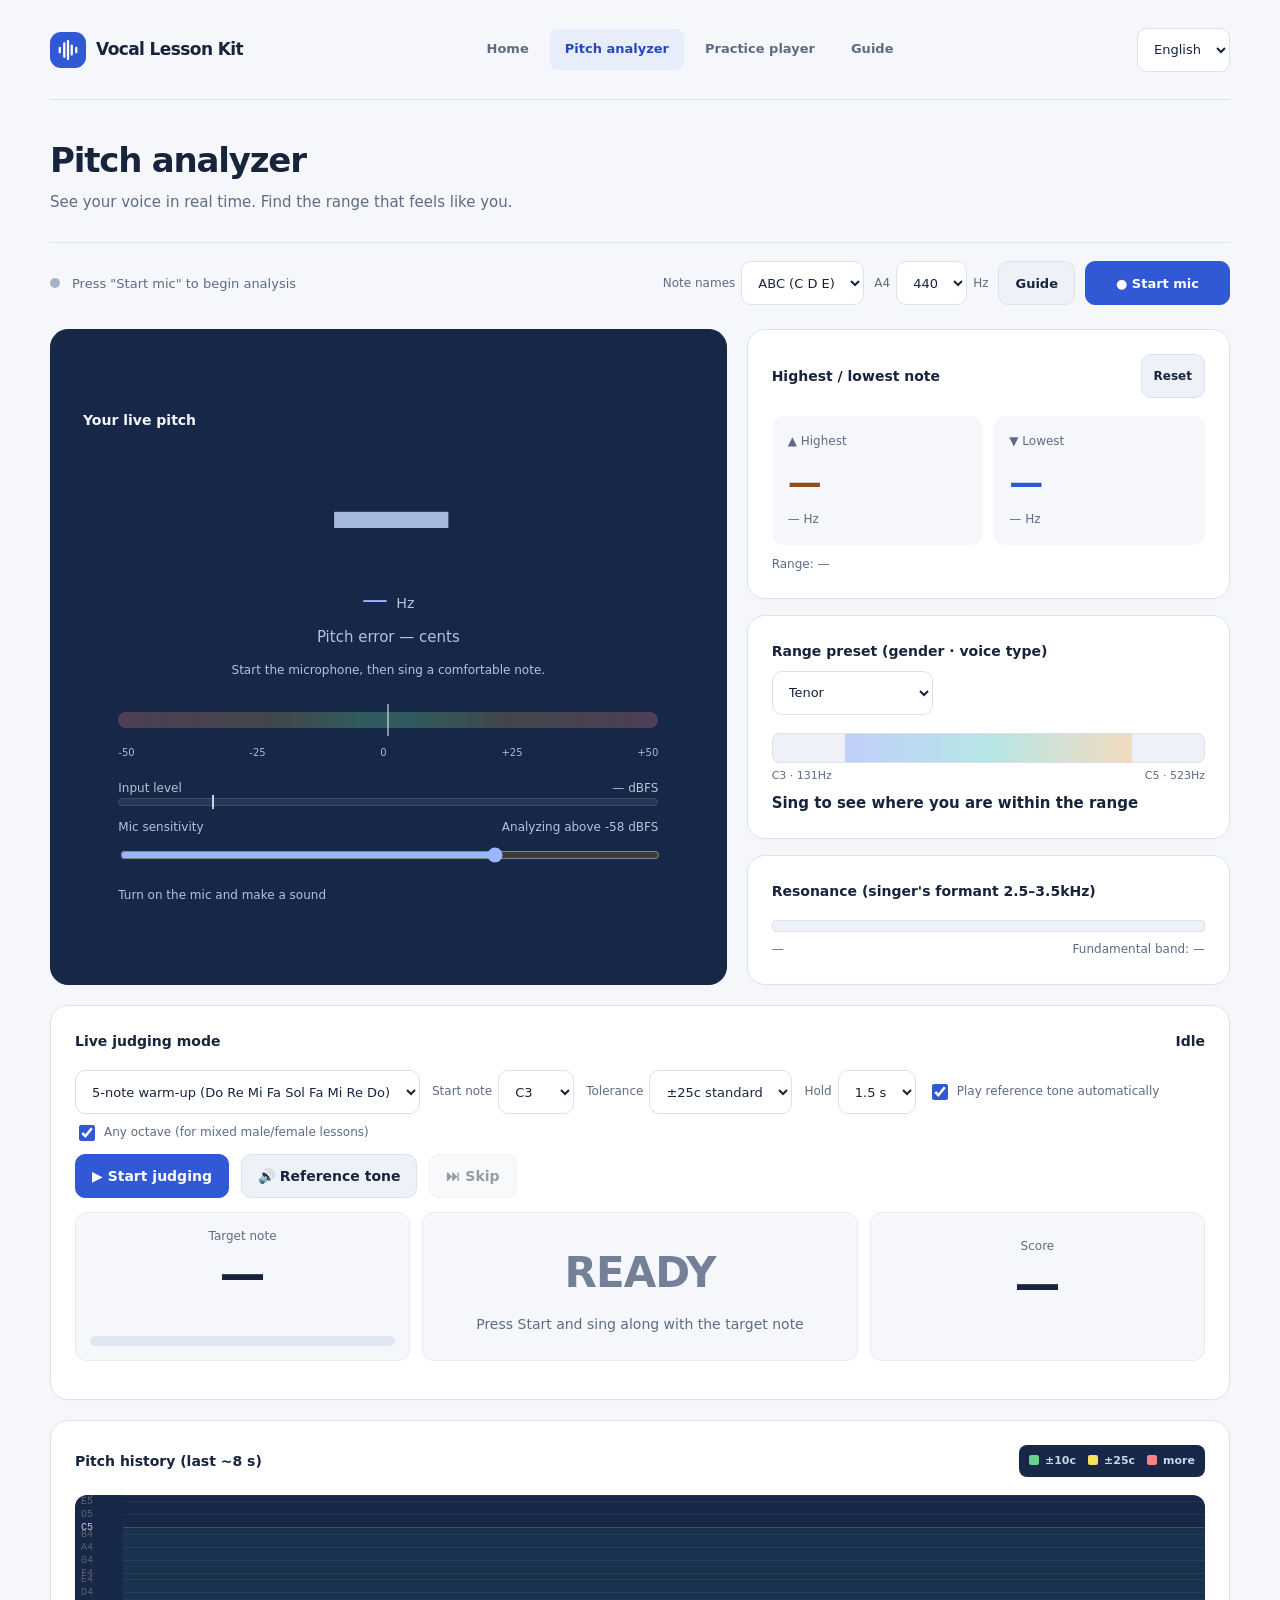
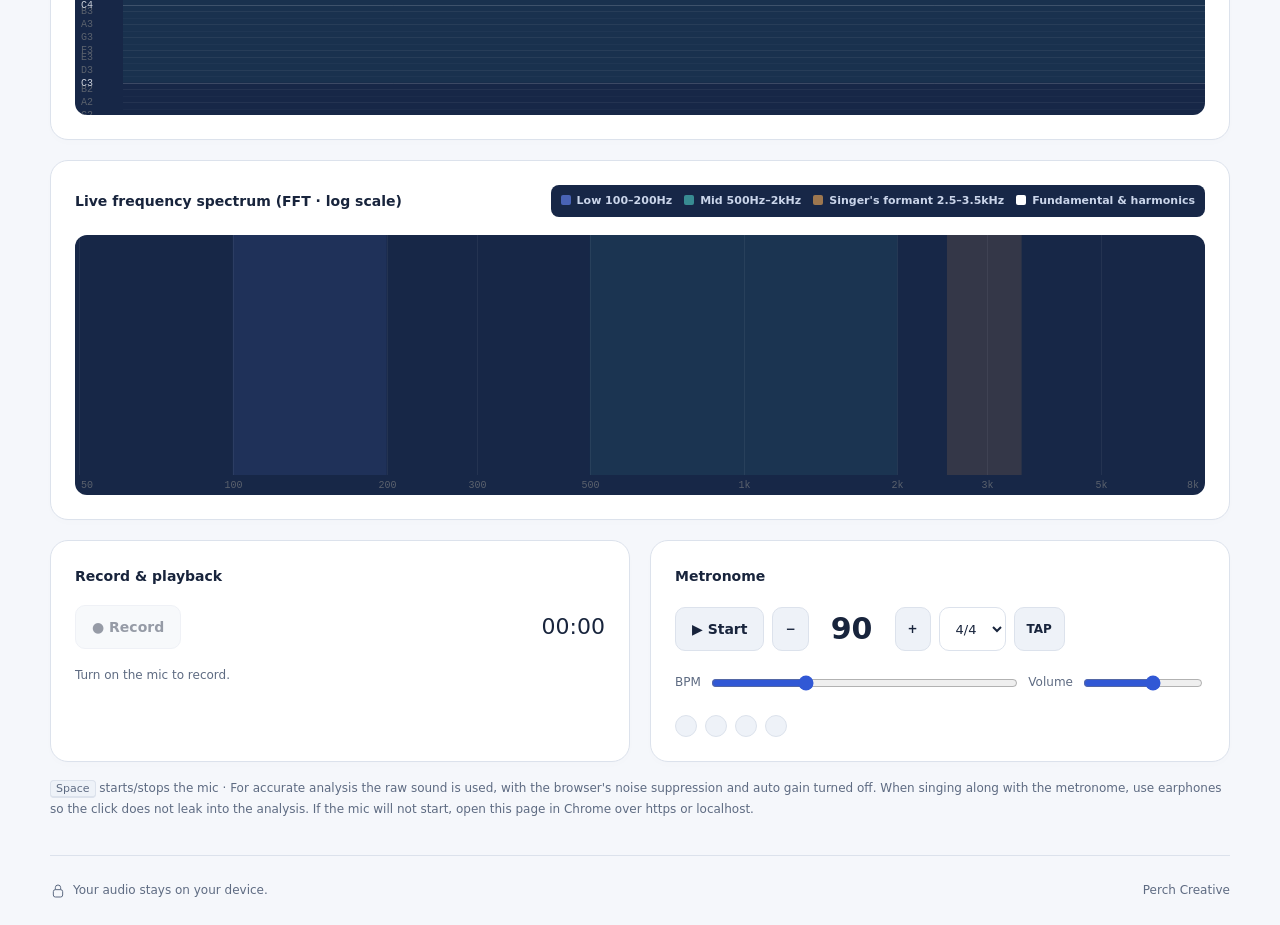
==== commit c203761a: "Redesign Vocal Lesson Kit with a unified studio interface" ====
--- a/docs/analyzer/index.html
+++ b/docs/analyzer/index.html
@@ -3,11 +3,11 @@
 <head>
 <meta charset="utf-8">
 <meta name="viewport" content="width=device-width, initial-scale=1">
-<link rel="icon" href="data:,">
+<link rel="icon" href="../favicon.svg" type="image/svg+xml">
 <link rel="apple-touch-icon" href="../icon.png">
 <meta name="apple-mobile-web-app-capable" content="yes">
 <meta name="apple-mobile-web-app-title" content="Pitch">
-<meta name="theme-color" content="#0a0c0f">
+<meta name="theme-color" content="#f5f7fb">
 <title>Vocal Analyzer</title>
 <style>
 :root{
@@ -155,16 +155,17 @@
 .guide-body th,.guide-body td{border:1px solid var(--line);padding:6px 10px;text-align:left;vertical-align:top}
 .guide-body th{background:var(--panel2);font-weight:600}
 </style>
+<link rel="stylesheet" href="../ui.css">
 </head>
-<body>
-<div class="wrap">
-
-  <header>
+<body class="analyzer-page" data-page="analyzer">
+<main id="main" class="wrap" tabindex="-1">
+<div class="page-heading"><h1 data-ui="analyzer"></h1><p data-ui="analyzerIntro"></p></div>
+
+  <div class="analyzer-toolbar">
     <div class="brand">
       <div class="led" id="led"></div>
       <div>
-        <h1>Vocal Pitch &amp; Frequency Analyzer</h1>
-        <div class="sub" id="status"></div>
+        <div class="sub" id="status" role="status"></div>
       </div>
     </div>
     <div class="controls">
@@ -188,14 +189,16 @@
       <button class="btn" id="guideBtn" data-i18n="guide"></button>
       <button class="btn primary" id="micBtn"></button>
     </div>
-  </header>
+  </div>
 
   <div class="grid">
     <!-- Big readout -->
-    <section class="panel readout">
+    <section class="panel readout" data-ui-label="livePitch">
+      <h2 class="instrument-title" data-ui="livePitch"></h2>
       <div class="note idle" id="note">—</div>
       <div class="hz" id="hz">— <small>Hz</small></div>
       <div class="cents" id="cents"></div>
+      <p class="instrument-help" data-ui="micHelp"></p>
       <div class="meter">
         <div class="track"></div><div class="center"></div><div class="needle" id="needle"></div>
         <div class="ticks"><span>-50</span><span>-25</span><span>0</span><span>+25</span><span>+50</span></div>
@@ -204,7 +207,7 @@
         <div class="row"><span data-i18n="level"></span><span id="lvlTxt">— dBFS</span></div>
         <div class="bar lvlbar"><i id="lvl"></i><b id="gateMark"></b></div>
         <div class="row" style="margin-top:12px"><span data-i18n="sens"></span><span id="gateTxt">—</span></div>
-        <input type="range" id="sens" min="0" max="100" value="70" style="width:100%">
+        <input type="range" id="sens" data-ui-label="sensitivity" min="0" max="100" value="70" style="width:100%">
         <div class="lvlhint" id="lvlHint"></div>
       </div>
     </section>
@@ -221,8 +224,8 @@
       </section>
 
       <section class="panel">
-        <div class="label"><span data-i18n="voice_title"></span>
-          <select id="voice">
+        <div class="label"><span id="voiceLabel" data-i18n="voice_title"></span>
+          <select id="voice" aria-labelledby="voiceLabel">
             <optgroup data-i18n-label="grp_female">
               <option value="soprano" data-i18n="soprano"></option>
               <option value="mezzo" data-i18n="mezzo"></option>
@@ -251,7 +254,7 @@
     <section class="panel full">
       <div class="label"><span data-i18n="j_title"></span> <span id="jStatus" style="letter-spacing:0;text-transform:none"></span></div>
       <div class="judge-ctrl">
-        <select id="jMode">
+        <select id="jMode" data-ui-label="exercise">
           <option value="single" data-i18n="j_mode_single"></option>
           <option value="five" data-i18n="j_mode_five" selected></option>
           <option value="scale" data-i18n="j_mode_scale"></option>
@@ -294,13 +297,13 @@
     </section>
 
     <!-- Pitch history -->
-    <section class="panel full">
+    <section class="panel full chart-panel">
       <div class="label"><span data-i18n="hist_title"></span> <span class="legend"><span style="--c:var(--good)">±10c</span><span style="--c:var(--warn)">±25c</span><span style="--c:var(--bad)" data-i18n="hist_more"></span></span></div>
       <canvas id="hist"></canvas>
     </section>
 
     <!-- Spectrum -->
-    <section class="panel full">
+    <section class="panel full chart-panel">
       <div class="label"><span data-i18n="spec_title"></span>
         <span class="legend">
           <span style="--c:rgba(107,140,255,.6)" data-i18n="leg_low"></span>
@@ -329,17 +332,17 @@
         <div class="label" data-i18n="met_title"></div>
         <div class="toolrow">
           <button class="btn" id="metBtn"></button>
-          <button class="btn small" id="bpmDown">−</button>
+          <button class="btn small" id="bpmDown" data-ui-label="slower">−</button>
           <div class="bpm" id="bpmTxt">90</div>
-          <button class="btn small" id="bpmUp">+</button>
-          <select id="beats"><option value="2">2/4</option><option value="3">3/4</option><option value="4" selected>4/4</option><option value="6">6/8</option></select>
+          <button class="btn small" id="bpmUp" data-ui-label="faster">+</button>
+          <select id="beats" data-ui-label="beats"><option value="2">2/4</option><option value="3">3/4</option><option value="4" selected>4/4</option><option value="6">6/8</option></select>
           <button class="btn small" id="tap">TAP</button>
         </div>
         <div class="toolrow" style="margin-top:12px">
           <span style="font-size:12px;color:var(--muted)">BPM</span>
-          <input type="range" id="bpm" min="40" max="208" value="90">
+          <input type="range" id="bpm" data-ui-label="bpm" min="40" max="208" value="90">
           <span style="font-size:12px;color:var(--muted)" data-i18n="vol"></span>
-          <input type="range" id="vol" min="0" max="100" value="60" style="max-width:110px">
+          <input type="range" id="vol" data-ui-label="volume" min="0" max="100" value="60" style="max-width:110px">
         </div>
         <div class="dots" id="dots"></div>
       </section>
@@ -347,7 +350,8 @@
   </div>
 
   <div class="hint" data-i18n-html="foot"></div>
-</div>
+</main>
+<footer class="site-footer"></footer>
 
 <!-- Guide -->
 <div class="guide" id="guide" hidden>
@@ -1191,10 +1195,10 @@
   scale2: [0,2,4,5,7,9,11,12,11,9,7,5,4,2,0], arp: [0,4,7,12,7,4,0]
 };
 const GRADES = {
-  perfect: { t: 'PERFECT', c: '#68d391', p: 100 },
-  great:   { t: 'GREAT',   c: '#4fd1c5', p: 85 },
-  good:    { t: 'GOOD',    c: '#f6e05e', p: 70 },
-  miss:    { t: 'MISS',    c: '#fc8181', p: 0 }
+  perfect: { t: 'PERFECT', c: '#237a51', p: 100 },
+  great:   { t: 'GREAT',   c: '#3158d5', p: 85 },
+  good:    { t: 'GOOD',    c: '#856312', p: 70 },
+  miss:    { t: 'MISS',    c: '#bc3c4b', p: 0 }
 };
 const judge = { on: false, seq: [], idx: 0, tol: 25, hold: 1.5, anyOct: true, inTime: 0, devs: [], results: [], muteUntil: 0, lastTs: 0, toneTimer: 0 };
 let jDetailS = { key: 'j_ready_detail', p: {} }, jSumS = null, jStatusS = { key: 'j_wait', p: {} }, jDone = false;
@@ -1446,8 +1450,23 @@
 };
 
 /* ---------- guide ---------- */
-function openGuide() { $('guideBody').innerHTML = t('guide_html'); $('guide').hidden = false; $('guide').scrollTop = 0; $('guideClose').focus(); }
-function closeGuide() { $('guide').hidden = true; $('guideBtn').focus(); }
+function openGuide() {
+  $('guideBody').innerHTML = t('guide_html'); $('guide').hidden = false; $('guide').scrollTop = 0;
+  document.querySelectorAll('main,.site-header,.site-footer,.skip-link').forEach(el=>el.inert=true);
+  document.body.style.overflow='hidden'; $('guideClose').focus();
+}
+function closeGuide() {
+  $('guide').hidden = true;
+  document.querySelectorAll('main,.site-header,.site-footer,.skip-link').forEach(el=>el.inert=false);
+  document.body.style.overflow=''; $('guideBtn').focus();
+}
+$('guide').addEventListener('keydown',e=>{
+  if(e.key!=='Tab')return;
+  const items=[...$('guide').querySelectorAll('button,a[href],input,select,[tabindex="0"]')].filter(el=>!el.disabled);
+  const first=items[0],last=items[items.length-1];
+  if(e.shiftKey&&document.activeElement===first){e.preventDefault();last.focus()}
+  else if(!e.shiftKey&&document.activeElement===last){e.preventDefault();first.focus()}
+});
 $('guideBtn').onclick = openGuide;
 $('guideClose').onclick = closeGuide;
 $('guide').addEventListener('click', e => { if (e.target === $('guide')) closeGuide(); });
@@ -1493,5 +1512,6 @@
 resizeAll();
 })();
 </script>
+<script src="../ui.js"></script>
 </body>
 </html>
--- a/docs/ui.css
+++ b/docs/ui.css
@@ -0,0 +1,133 @@
+/* Shared studio palette and responsive application shell. */
+:root{--bg:#f5f7fb;--panel:#fff;--panel2:#eef2f8;--line:#dce2ec;--text:#18243c;--muted:#5e6b82;--dim:#738098;--accent:#3158d5;--accent2:#8c4d21;--good:#237a51;--warn:#856312;--bad:#bc3c4b;--low:#3158d5;--mid:#237d85;--high:#8c4d21;--font:"Avenir Next",-apple-system,BlinkMacSystemFont,"Apple SD Gothic Neo","Hiragino Sans","Yu Gothic UI",system-ui,sans-serif;--mono:var(--font);color-scheme:light}
+*{box-sizing:border-box}
+html{scroll-behavior:smooth;scroll-padding-top:24px}
+html,body{background:var(--bg);color:var(--text);font-family:var(--font);font-size:15px;line-height:1.6;-webkit-font-smoothing:antialiased}
+body{max-width:none;margin:0;padding:0 32px env(safe-area-inset-bottom)}
+a,button,input,select{touch-action:manipulation}
+a{color:var(--accent)}
+button,select,input{font-family:inherit}
+button,select,.btn{min-height:44px;border-radius:10px}
+button:not(:disabled),select{cursor:pointer}
+button:disabled,.btn:disabled{cursor:not-allowed;opacity:.45}
+button:hover:not(:disabled),.btn:hover:not(:disabled){background:#e4eaf5;border-color:#b7c4dd}
+button.accent,.btn.primary,button.copy{background:var(--accent);color:#fff;border-color:var(--accent);font-weight:650}
+button.accent:hover:not(:disabled),.btn.primary:hover:not(:disabled),button.copy:hover{background:#2447bb;border-color:#2447bb}
+button.on{background:#e8edff;color:#2548bc;border-color:var(--accent)}
+:focus-visible{outline:3px solid #3158d5;outline-offset:4px}
+input[type=range]{accent-color:var(--accent);min-height:32px}
+select{max-width:100%;background:var(--panel);color:var(--text);border:1px solid var(--line);padding:8px 12px;font-size:13px}
+.site-header{max-width:1180px;margin:0 auto;min-height:100px;padding:20px 0;display:flex;align-items:center;justify-content:space-between;gap:24px;border-bottom:1px solid var(--line)}
+.site-brand{display:flex;gap:10px;align-items:center;text-decoration:none;color:var(--text);font-size:17px;font-weight:750;letter-spacing:-.6px;white-space:nowrap}
+.brand-mark{display:grid;place-items:center;width:36px;height:36px;background:var(--accent);color:white;border-radius:11px}
+.brand-mark svg{width:24px;height:24px}
+.site-nav{display:flex;gap:6px;align-items:center}
+.site-nav a{display:block;padding:10px 15px;border-radius:8px;color:var(--muted);font-size:13px;font-weight:600;text-decoration:none;white-space:nowrap}
+.site-nav a:hover{color:var(--accent);background:#edf1fa}
+.site-nav a[aria-current=page]{background:#e8edfc;color:#2548bc}
+.site-language{flex-shrink:0}
+.skip-link{position:fixed;left:16px;top:-100px;z-index:100;padding:12px 18px;background:var(--accent);color:#fff;border-radius:8px}
+.skip-link:focus{top:12px}
+.site-footer{max-width:1180px;margin:36px auto 0;padding:25px 0;display:flex;justify-content:space-between;gap:20px;border-top:1px solid var(--line);font-size:12px;color:var(--muted);text-align:left}
+.site-footer a{color:var(--muted);text-decoration:none}
+.privacy-note{display:flex;align-items:center;gap:7px}
+.privacy-note svg{width:16px;height:16px;flex-shrink:0}
+.page-heading{padding:38px 0 28px}
+.page-heading h1{font-size:34px;line-height:1.3;letter-spacing:-1.2px;text-transform:none;font-weight:750;margin:0 0 8px}
+.page-heading p{font-size:15px;color:var(--muted);margin:0;max-width:65ch}
+.panel{background:var(--panel);border:1px solid var(--line);border-radius:18px;padding:24px;box-shadow:0 3px 8px #18243c03}
+.panel h2,.label{font-size:14px;letter-spacing:0;text-transform:none;color:var(--text);font-weight:650;margin-bottom:18px}
+.mini,.hint{line-height:1.7}
+.app-main{max-width:1180px;margin:auto;outline:none}
+/* Player: playback on the left, adjustment and repetition on the right. */
+.player-layout{display:grid;grid-template-columns:minmax(0,1.2fr) minmax(0,1fr);gap:20px;align-items:start}
+.player-primary,.player-settings{min-width:0;display:grid;gap:20px}
+.player-page .panel{margin:0}
+.upload-panel{border-style:dashed;text-align:center;padding:30px 24px}
+.upload-panel h2{margin:10px 0 16px}
+.upload-icon{display:block;margin:auto;width:36px;height:36px;color:var(--accent)}
+.player-page #fileBtn{width:auto;min-width:200px;padding:12px 24px}
+.player-page #fname{margin-top:14px;font-size:13px;word-break:normal;overflow-wrap:anywhere}
+.player-page #msg:empty{display:none}
+.file-help{margin:10px 0 0;color:var(--muted);font-size:12px}
+.playback-panel{padding:26px}
+.wave-container{position:relative}
+.player-page #wave{height:144px;background:#eef2fa;border:1px solid #e4e9f2;border-radius:12px}
+.wave-empty{position:absolute;inset:0;display:flex;align-items:center;justify-content:center;text-align:center;padding:20px;color:var(--muted);font-size:13px;pointer-events:none}
+.wave-empty[hidden]{display:none}
+.player-page #play{min-height:54px;font-size:16px;margin:18px 0 4px}
+.player-page .big{font-family:var(--font);font-variant-numeric:tabular-nums;font-size:34px;letter-spacing:-1px}
+.player-page .big small{font-family:var(--font);font-size:12px;line-height:1.6;letter-spacing:0}
+.player-page .step{flex-basis:46px;min-height:46px;border-radius:50%;background:#f3f5fa;font-weight:400}
+.player-page .row>.fix{font-size:12px;background:transparent}
+.player-page .abbox{text-align:left;padding:14px 16px;border:1px solid var(--line);background:#f7f9fc}
+.player-page .abbox>span{font-size:12px;color:var(--muted)}
+.player-page .abbox b{font-family:var(--font);font-variant-numeric:tabular-nums;font-size:24px;margin:4px 0 12px}
+.player-page .abbox .n button{min-height:44px;background:#fff}
+.player-page #loopT{font-weight:650}
+.player-page .volume-panel{padding:20px 24px}
+.volume-panel h2{margin-bottom:8px}
+.license-note{color:var(--muted);font-size:11px;margin-top:16px}
+/* Analyzer: keep the instrument and charts dark for signal contrast. */
+.analyzer-page .wrap{max-width:1180px;padding:0;outline:none}
+.analyzer-toolbar{display:flex;flex-wrap:wrap;align-items:center;justify-content:space-between;gap:18px;padding:18px 0 24px;border-top:1px solid var(--line);margin:0}
+.analyzer-toolbar .controls{gap:10px}
+.analyzer-toolbar .brand{flex:1;min-width:200px}
+.analyzer-toolbar .sub{font-size:13px}
+.analyzer-toolbar .led{background:#a6b2c5}
+.analyzer-toolbar .led.on{background:var(--good);box-shadow:none}
+.analyzer-toolbar .btn{font-size:13px}
+.analyzer-toolbar .btn.primary{min-width:145px}
+.analyzer-page .grid{grid-template-columns:minmax(0,1.4fr) minmax(0,1fr);gap:20px}
+.analyzer-page .stack{gap:16px}
+.analyzer-page .readout{--panel2:#263858;--line:#3c4b66;--text:#f2f5ff;--muted:#b3c3df;--dim:#a7b8d8;--accent:#9bb5ff;--good:#68d391;--warn:#f6e05e;--bad:#fc8181;background:#172747;border-color:#172747;color:var(--text);padding:32px;min-height:490px;position:relative;overflow:hidden}
+.instrument-title{font-size:14px;font-weight:500;color:#bac9e4;margin:0 0 34px;align-self:flex-start}
+.analyzer-page .note{font-family:var(--font);font-size:clamp(88px,10vw,138px);font-weight:600;letter-spacing:-6px}
+.analyzer-page .note.idle{color:#a6b9df}
+.analyzer-page .hz{font-family:var(--font);font-variant-numeric:tabular-nums;font-size:26px}
+.instrument-help{font-size:12px;color:#b3c3df;margin:12px 0 0;text-align:center}
+.analyzer-page .readout .level{margin-top:35px}
+.analyzer-page .hold .box{background:#f5f7fb;border:0;border-radius:12px;padding:16px}
+.analyzer-page .hold .v{font-variant-numeric:tabular-nums;font-size:34px}
+.analyzer-page .hold .k{font-size:12px}
+.analyzer-page .label select{max-width:100%}
+.analyzer-page .vrange .mark{background:var(--text)}
+.analyzer-page canvas{background:#172747;border-radius:12px}
+.chart-panel .legend{background:#172747;padding:7px 10px;border-radius:8px;color:#cad5ea}
+.analyzer-page .jbox{background:#f5f7fb;border-color:#e7ebf3;border-radius:12px}
+.analyzer-page .jprog{background:#e1e7f2;border:0}
+.analyzer-page .jflash{font-size:42px;letter-spacing:-1px}
+.analyzer-page .jtarget,.analyzer-page .jscore{font-family:var(--font);font-size:46px;font-variant-numeric:tabular-nums}
+.analyzer-page .jk{font-size:12px;letter-spacing:0}
+.analyzer-page .tools{gap:20px}
+.analyzer-page .guide{background:#14223c88;backdrop-filter:blur(5px)}
+.analyzer-page .guide-card{margin:24px 0;padding:24px 30px;border-radius:20px;box-shadow:0 20px 80px #101b3b30}
+.analyzer-page .guide-body h3{color:var(--text)}
+.analyzer-page .hint a{color:var(--accent)}
+/* Reading surface. */
+.guide-main{max-width:840px;margin:0 auto;padding:40px 0;outline:none}
+.guide-main h1{font-size:38px;letter-spacing:-1.2px;margin:0 0 12px}
+.guide-main p,.guide-main li{color:#46536c;line-height:1.9}
+.guide-main h2{font-size:23px;letter-spacing:-.5px;color:var(--text);padding-top:30px;margin-top:40px;scroll-margin-top:24px}
+.guide-main h3{font-size:17px;margin-top:24px}
+.guide-main .toc{display:grid;grid-template-columns:repeat(3,1fr);gap:0;margin:26px 0 36px;padding:14px;background:white;border:1px solid var(--line);border-radius:16px}
+.guide-main .toc a{border:0;border-radius:8px;padding:13px 10px;color:var(--accent);font-weight:600;font-size:13px}
+.guide-main .toc a:hover{background:#edf1fc}
+.guide-main .box{background:#eaf0fb;border:0;border-left:3px solid #839be5;border-radius:0 10px 10px 0;color:#384d76;padding:18px 22px}
+.guide-main .box.warn{background:#faf0e6;border-color:#c99463;color:#754a24}
+.guide-main .msg{background:white;font-size:14px;padding:24px;line-height:1.9}
+.guide-page button.copy{padding:10px 24px}
+@media(min-width:1000px){.player-primary{position:sticky;top:24px}}
+@media(max-width:1000px){.site-header{gap:14px}.site-nav a{padding:10px}.site-brand{font-size:15px}.analyzer-toolbar{align-items:flex-start}.analyzer-toolbar .controls{flex:1 1 100%}.analyzer-toolbar #micBtn{margin-left:auto}}
+@media(max-width:760px){
+ body{padding-left:20px;padding-right:20px}.site-header{min-height:0;padding:20px 0 12px;display:grid;grid-template-columns:1fr auto;gap:16px 12px}.site-brand{font-size:16px}.site-nav{grid-row:2;grid-column:1/-1;display:flex;gap:4px;overflow-x:auto;max-width:100%;padding-bottom:2px}.site-nav a{flex:1;text-align:center;padding:10px 8px;font-size:12px}.site-language{grid-row:1;grid-column:2}.site-language select{min-height:40px;padding:6px 8px;font-size:12px}
+ .page-heading{padding:28px 0 24px}.page-heading h1{font-size:29px}.page-heading p{font-size:14px}.player-layout{grid-template-columns:1fr}.player-primary,.player-settings{gap:16px}.player-layout{gap:16px}.panel{padding:20px}.player-page #wave{height:120px}.analyzer-page .grid{grid-template-columns:1fr;gap:16px}.analyzer-page .readout{min-height:450px;padding:26px}.analyzer-page .judge-main{grid-template-columns:1fr 1fr}.analyzer-page .judge-main .jbox:last-child{grid-column:1/-1;min-height:100px}.analyzer-page .tools{grid-template-columns:1fr}.analyzer-page .label{font-size:13px}.analyzer-toolbar .controls{gap:8px}.analyzer-toolbar #micBtn{margin-left:0;flex:1}.analyzer-toolbar label.inline{font-size:11px}.analyzer-toolbar select{padding:8px}.site-footer{flex-direction:column;gap:12px;margin-top:24px;padding:22px 0}.guide-main{padding-top:28px}.guide-main h1{font-size:32px}.guide-main .toc{grid-template-columns:1fr 1fr}.guide-main h2{font-size:21px}.guide-main .msg{padding:18px}.analyzer-page .guide-card{padding:18px;margin:0}.legend{gap:8px}.analyzer-page #spec{height:200px}
+}
+@media(max-width:380px){body{padding-left:14px;padding-right:14px}.site-brand{font-size:14px;gap:7px}.brand-mark{width:30px;height:30px}.site-nav a{font-size:11px}.player-page .row{gap:6px}.player-page .step{flex-basis:40px}.analyzer-toolbar .controls{display:grid;grid-template-columns:1fr 1fr}.analyzer-toolbar .controls>*{min-width:0}.analyzer-toolbar label.inline{flex-wrap:wrap}.guide-main .toc{grid-template-columns:1fr}}
+@media(prefers-reduced-motion:reduce){html{scroll-behavior:auto}*,*::before,*::after{animation:none!important;transition:none!important}}
+
+.btn.primary.stop,.btn.rec.active{background:#bc3c4b;color:white;border-color:#bc3c4b}
+@media(max-width:760px){.analyzer-page .jflash{font-size:clamp(22px,6vw,36px);letter-spacing:-1px}.analyzer-page .jbox{padding:12px}.analyzer-page .jdir{overflow-wrap:anywhere}}
+
+.analyzer-page:has(#led.on) .instrument-help{visibility:hidden}
+.chart-panel .legend{--good:#68d391;--warn:#f6e05e;--bad:#fc8181}
